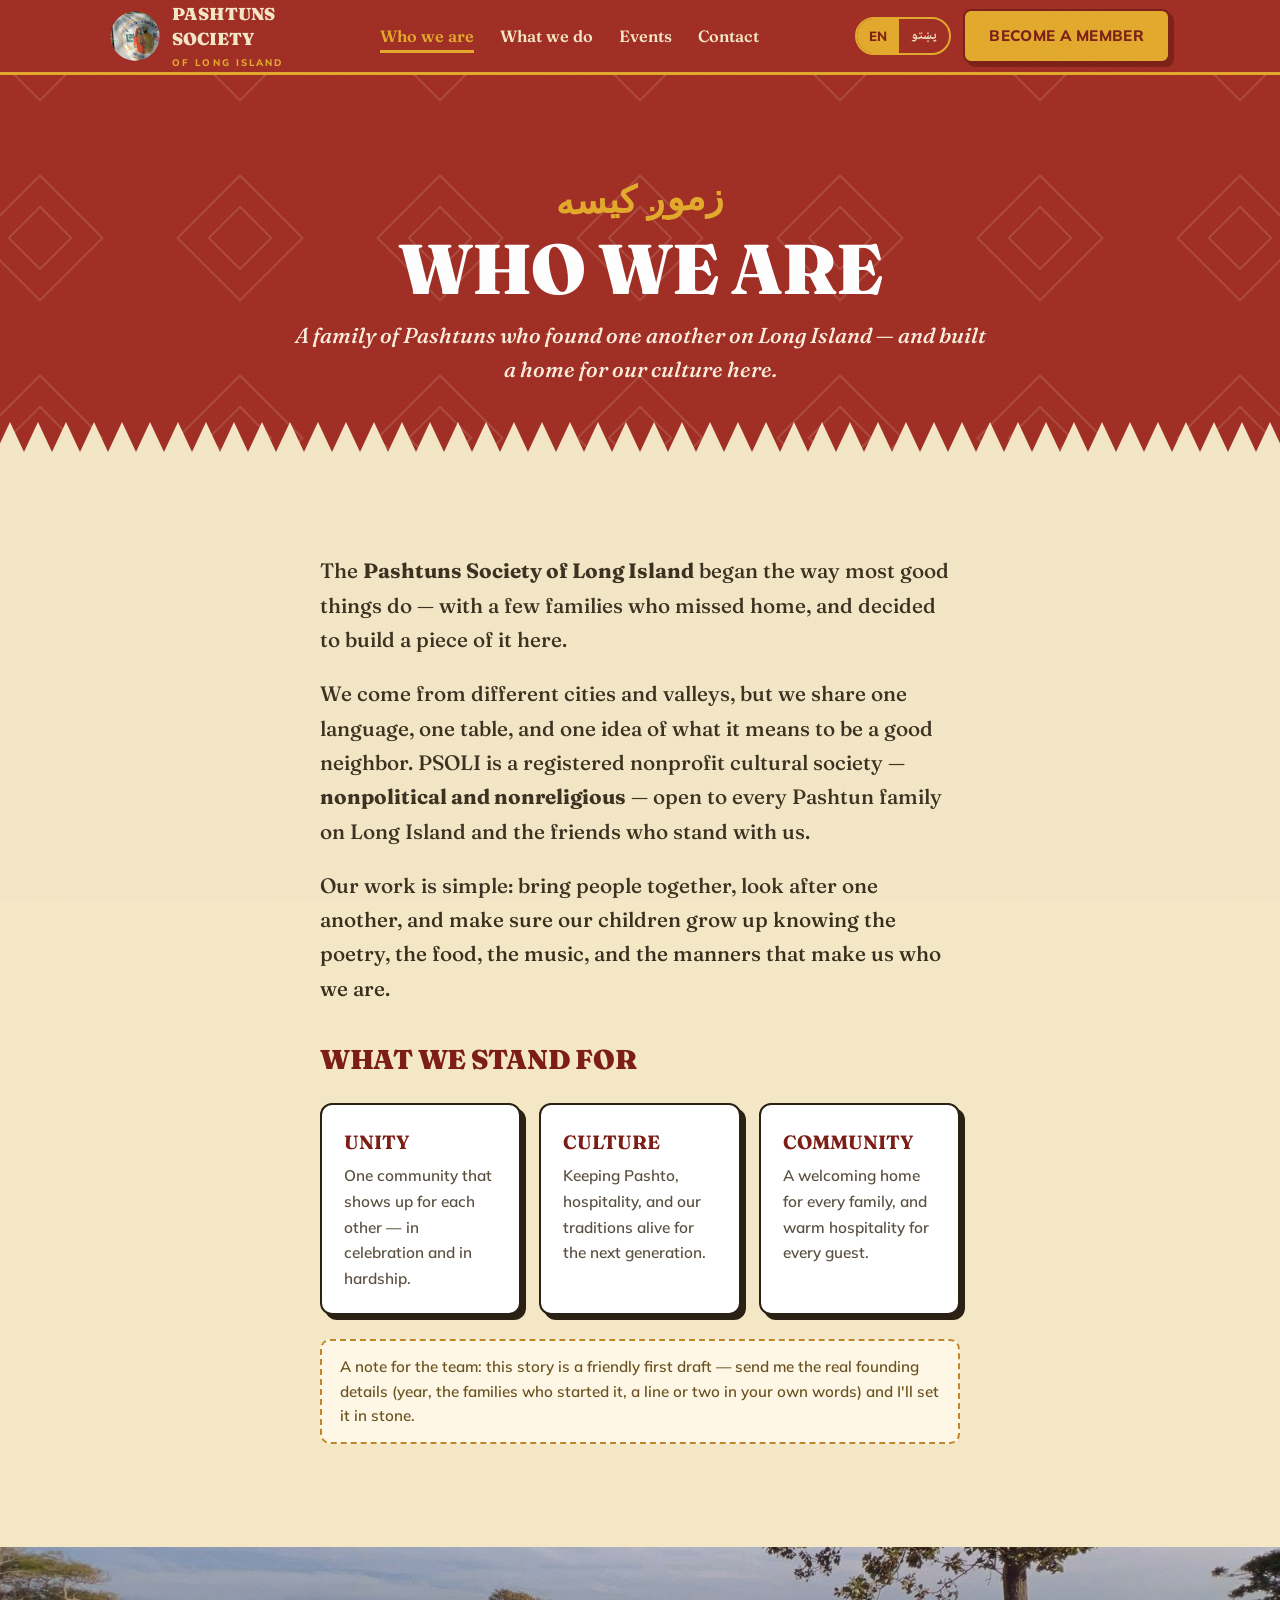
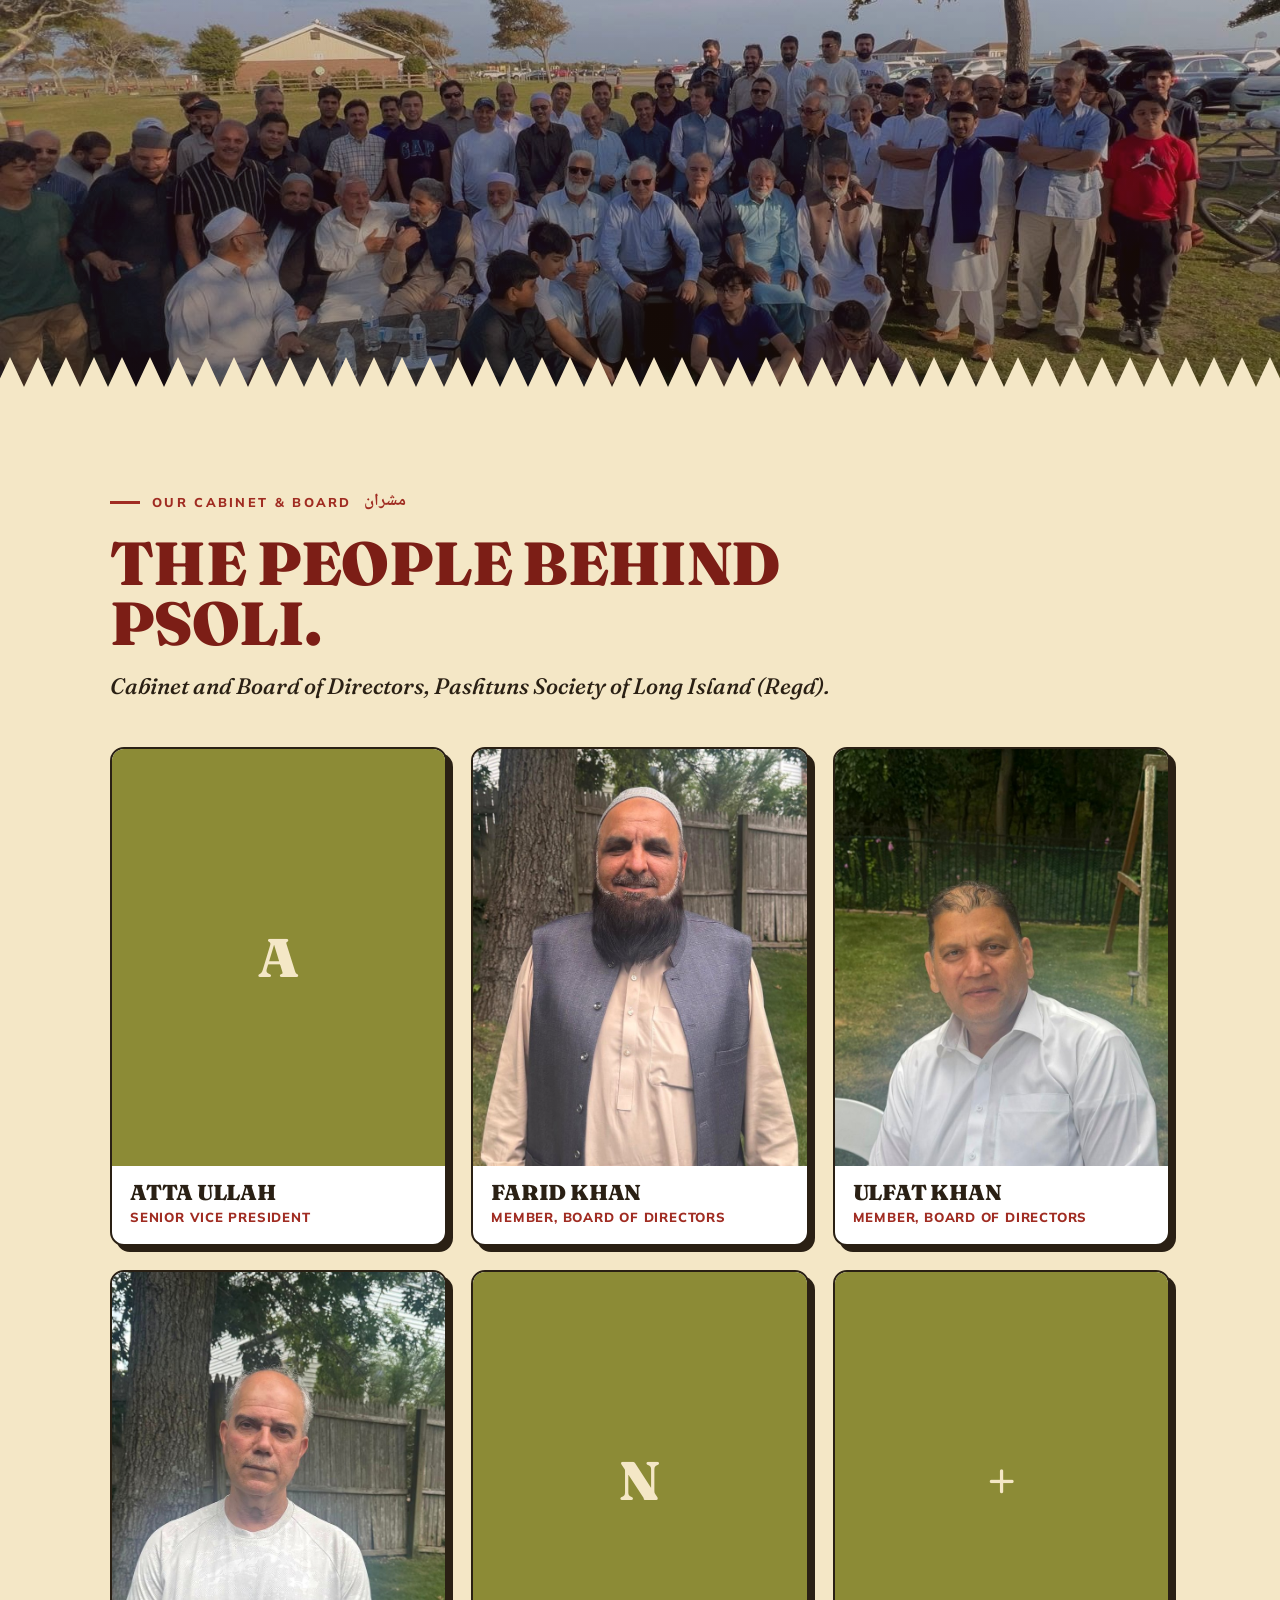
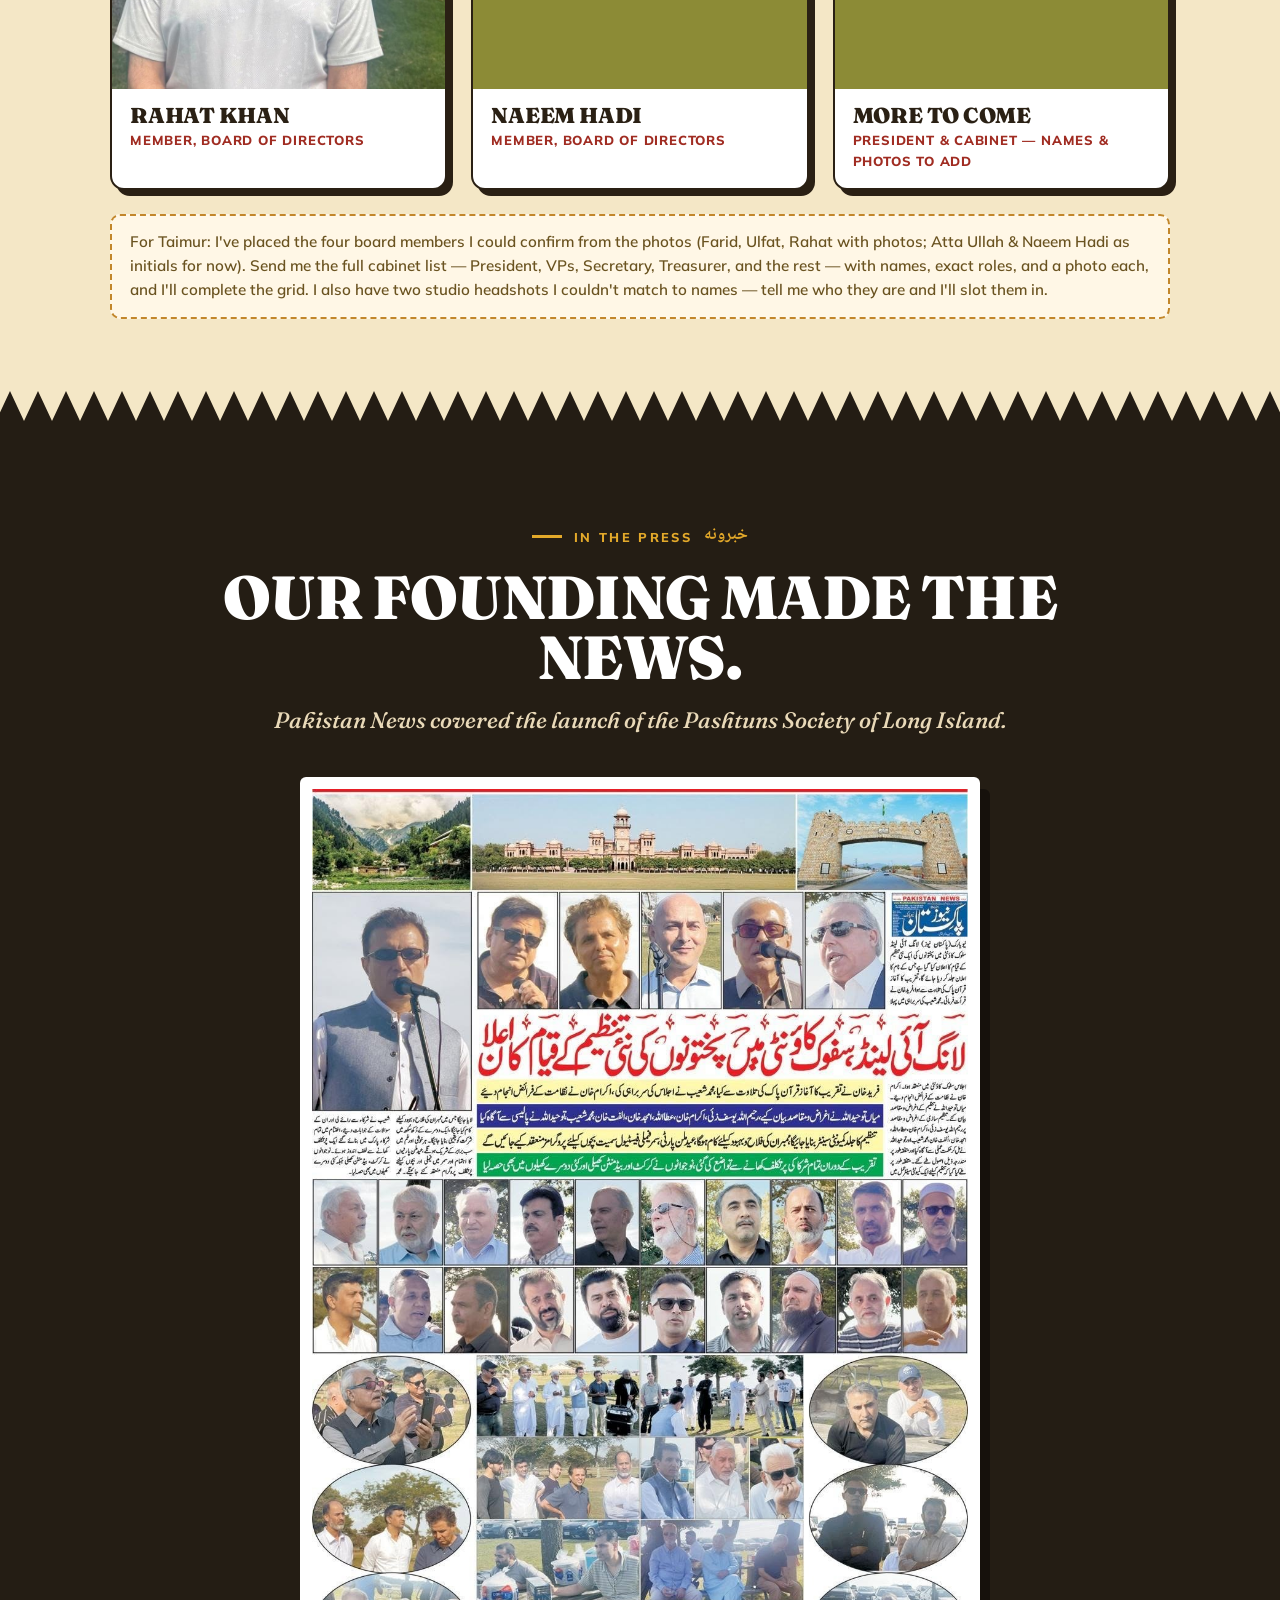
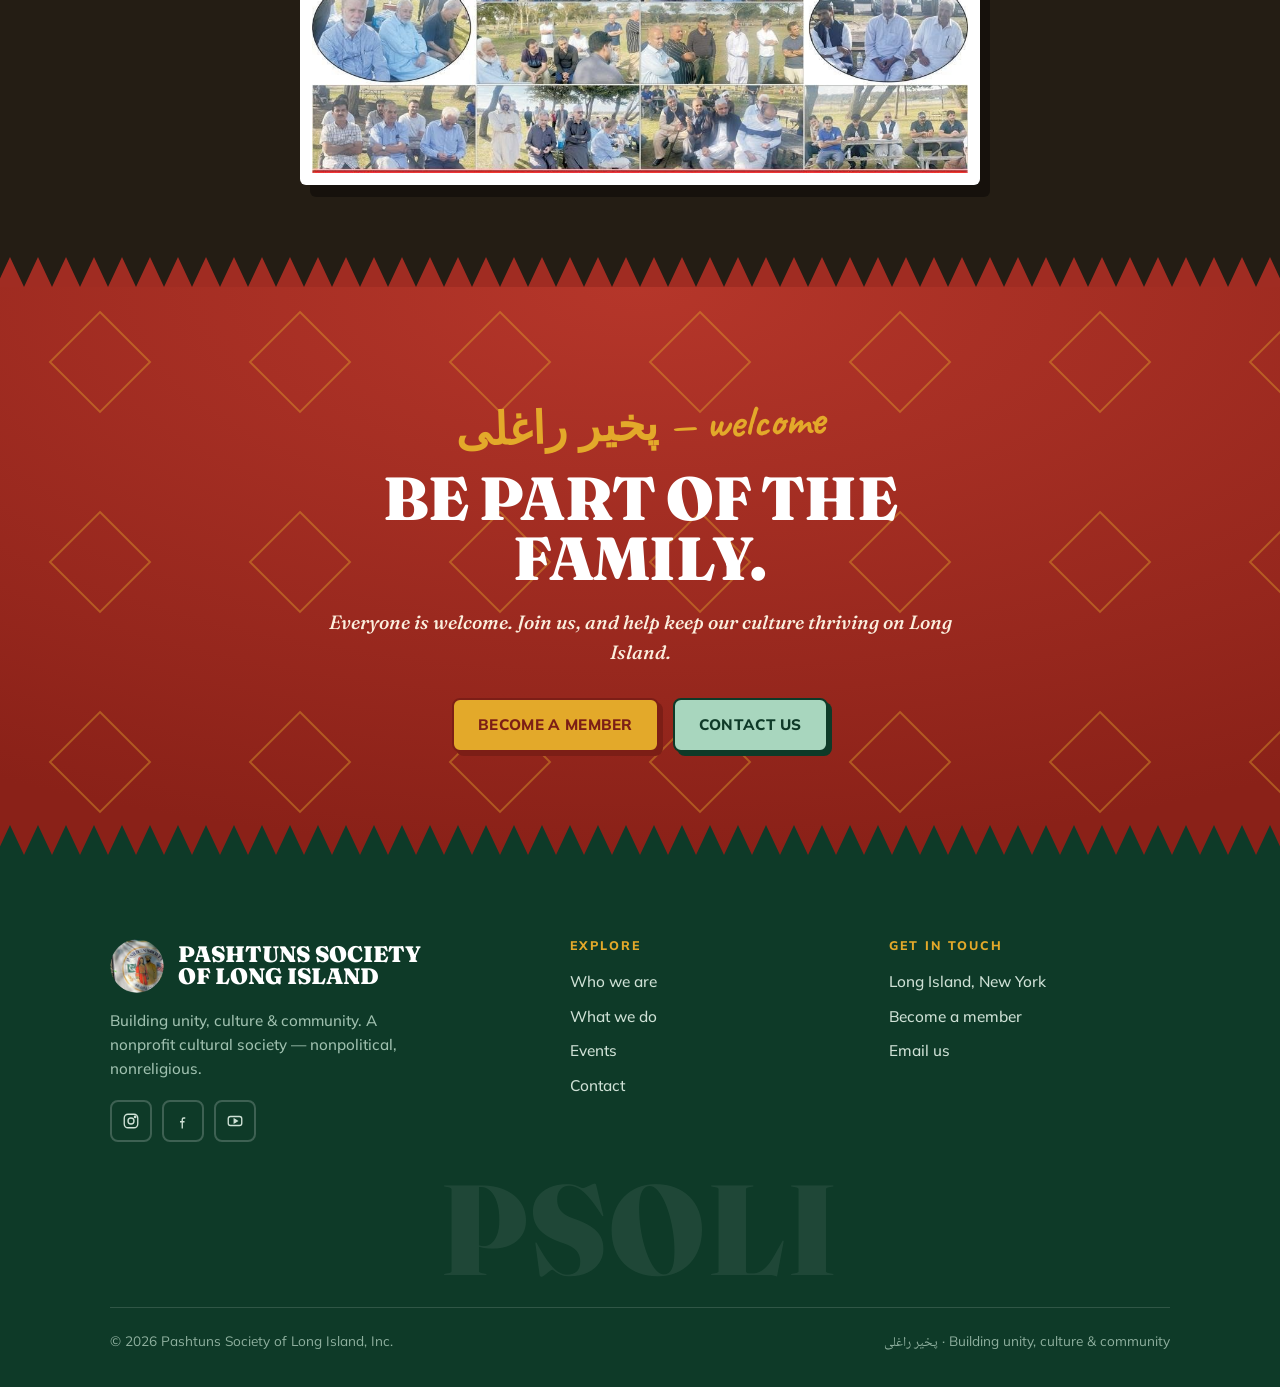
==== about.html @ 81a5ec48 "Initial commit: static site" ====
<!DOCTYPE html>
<html lang="en" dir="ltr">
<head>
<meta charset="UTF-8">
<meta name="viewport" content="width=device-width, initial-scale=1, viewport-fit=cover">
<title>Who We Are — Pashtuns Society of Long Island</title>
<meta name="description" content="The story, mission, and people of the Pashtuns Society of Long Island.">
<link rel="preconnect" href="https://fonts.googleapis.com"><link rel="preconnect" href="https://fonts.gstatic.com" crossorigin>
<link href="https://fonts.googleapis.com/css2?family=Fraunces:ital,opsz,wght@0,9..144,400;0,9..144,600;0,9..144,900;1,9..144,500;1,9..144,900&family=Mulish:wght@400;500;600;700;800&family=Caveat:wght@600;700&family=Noto+Naskh+Arabic:wght@500;600;700&display=swap" rel="stylesheet">
<link rel="stylesheet" href="styles.css">
</head>
<body id="top">
<div class="progress" id="progress"></div>

<nav class="overlay" id="overlay" aria-hidden="true">
  <a href="index.html" data-en="Home" data-ps="کور">Home</a>
  <a href="about.html" data-en="Who we are" data-ps="زموږ په اړه">Who we are</a>
  <a href="programs.html" data-en="What we do" data-ps="زموږ کارونه">What we do</a>
  <a href="events.html" data-en="Events" data-ps="پیښې">Events</a>
  <a href="contact.html" data-en="Contact" data-ps="اړیکه">Contact</a>
  <a href="contact.html#join" data-en="Become a member" data-ps="غړی شئ"><span class="ps">پخیر راغلی</span> Become a member</a>
  <div class="overlay-foot">Pashtuns Society of Long Island, Inc.</div>
</nav>

<header>
  <div class="wrap nav">
    <a class="brand" href="index.html" aria-label="PSOLI home"><img class="seal" src="img/seal.png" alt="PSOLI seal"><span><b>Pashtuns<br>Society</b><small>of Long Island</small></span></a>
    <div class="menu">
      <a href="about.html" class="active" data-en="Who we are" data-ps="زموږ په اړه">Who we are</a>
      <a href="programs.html" data-en="What we do" data-ps="زموږ کارونه">What we do</a>
      <a href="events.html" data-en="Events" data-ps="پیښې">Events</a>
      <a href="contact.html" data-en="Contact" data-ps="اړیکه">Contact</a>
    </div>
    <div class="actions">
      <div class="lang" role="group" aria-label="Language"><button id="en" class="on" type="button">EN</button><button id="ps" type="button"><span class="ps">پښتو</span></button></div>
      <a class="btn" href="contact.html#join"><span class="t" data-en="Become a member" data-ps="غړی شئ">Become a member</span></a>
      <button class="burger" id="burger" aria-label="Open menu" aria-controls="overlay" aria-expanded="false"><span></span><span></span><span></span></button>
    </div>
  </div>
</header>

<main>
<section class="phero">
  <div class="bg"></div>
  <div class="wrap">
    <span class="kick">زموږ کیسه</span>
    <h1>Who we are</h1>
    <p>A family of Pashtuns who found one another on Long Island — and built a home for our culture here.</p>
  </div>
</section>

<!-- STORY -->
<div class="zig c-cream" aria-hidden="true"></div>
<section class="block story">
  <div class="wrap col">
    <div class="reveal">
      <p>The <strong>Pashtuns Society of Long Island</strong> began the way most good things do — with a few families who missed home, and decided to build a piece of it here.</p>
      <p>We come from different cities and valleys, but we share one language, one table, and one idea of what it means to be a good neighbor. PSOLI is a registered nonprofit cultural society — <strong>nonpolitical and nonreligious</strong> — open to every Pashtun family on Long Island and the friends who stand with us.</p>
      <p>Our work is simple: bring people together, look after one another, and make sure our children grow up knowing the poetry, the food, the music, and the manners that make us who we are.</p>
      <h3>What we stand for</h3>
    </div>
    <div class="pillars reveal">
      <div class="pillar"><b>Unity</b><span>One community that shows up for each other — in celebration and in hardship.</span></div>
      <div class="pillar"><b>Culture</b><span>Keeping Pashto, hospitality, and our traditions alive for the next generation.</span></div>
      <div class="pillar"><b>Community</b><span>A welcoming home for every family, and warm hospitality for every guest.</span></div>
    </div>
    <div class="note reveal">A note for the team: this story is a friendly first draft — send me the real founding details (year, the families who started it, a line or two in your own words) and I'll set it in stone.</div>
  </div>
</section>

<!-- GROUP IMAGE BAND -->
<div class="imgband reveal"><img src="img/hero.jpg" alt="The Pashtuns Society of Long Island community together"><div class="ov"></div></div>

<!-- LEADERSHIP -->
<div class="zig c-cream" aria-hidden="true"></div>
<section class="block team">
  <div class="wrap">
    <div class="reveal">
      <div class="tag-row"><span class="dash"></span>Our cabinet &amp; board <span class="ps">مشران</span></div>
      <h2 class="big">The people behind PSOLI.</h2>
      <p class="lead">Cabinet and Board of Directors, Pashtuns Society of Long Island (Regd).</p>
    </div>
    <div class="team-grid">
      <div class="member reveal"><div class="ph mono"><span>A</span></div><div class="meta"><h3>Atta Ullah</h3><div class="role">Senior Vice President</div></div></div>
      <div class="member reveal"><div class="ph"><img src="img/board-farid.jpg" alt="Farid Khan" loading="lazy"></div><div class="meta"><h3>Farid Khan</h3><div class="role">Member, Board of Directors</div></div></div>
      <div class="member reveal"><div class="ph"><img src="img/board-ulfat.jpg" alt="Ulfat Khan" loading="lazy"></div><div class="meta"><h3>Ulfat Khan</h3><div class="role">Member, Board of Directors</div></div></div>
      <div class="member reveal"><div class="ph"><img src="img/board-rahat.jpg" alt="Rahat Khan" loading="lazy"></div><div class="meta"><h3>Rahat Khan</h3><div class="role">Member, Board of Directors</div></div></div>
      <div class="member reveal"><div class="ph mono"><span>N</span></div><div class="meta"><h3>Naeem Hadi</h3><div class="role">Member, Board of Directors</div></div></div>
      <div class="member reveal"><div class="ph mono"><span>+</span></div><div class="meta"><h3>More to come</h3><div class="role">President &amp; cabinet — names &amp; photos to add</div></div></div>
    </div>
    <div class="note reveal">For Taimur: I've placed the four board members I could confirm from the photos (Farid, Ulfat, Rahat with photos; Atta Ullah &amp; Naeem Hadi as initials for now). Send me the full cabinet list — President, VPs, Secretary, Treasurer, and the rest — with names, exact roles, and a photo each, and I'll complete the grid. I also have two studio headshots I couldn't match to names — tell me who they are and I'll slot them in.</div>
  </div>
</section>

<!-- PRESS -->
<div class="zig c-charcoal" aria-hidden="true"></div>
<section class="block press">
  <div class="wrap">
    <div class="reveal" style="text-align:center">
      <div class="tag-row" style="justify-content:center"><span class="dash"></span>In the press <span class="ps">خبرونه</span></div>
      <h2 class="big" style="margin:0 auto">Our founding made the news.</h2>
      <p class="lead" style="margin:16px auto 0;color:#e9d9b8">Pakistan News covered the launch of the Pashtuns Society of Long Island.</p>
    </div>
    <div class="sheet reveal"><img src="img/press.jpg" alt="Pakistan News feature on the founding of the Pashtuns Society of Long Island" loading="lazy"></div>
  </div>
</section>

<!-- JOIN -->
<div class="zig c-red" aria-hidden="true"></div>
<section class="block join">
  <div class="wrap reveal">
    <span class="script">پخیر راغلی — welcome</span>
    <h2 class="big">Be part of the family.</h2>
    <p>Everyone is welcome. Join us, and help keep our culture thriving on Long Island.</p>
    <div class="hero-cta"><a class="btn" href="contact.html#join">Become a member</a><a class="btn alt" href="contact.html">Contact us</a></div>
  </div>
</section>
</main>

<div class="zig c-green" aria-hidden="true"></div>
<footer>
  <div class="wrap">
    <div class="foot-grid">
      <div>
        <div class="foot-brand"><img class="seal" src="img/seal.png" alt="PSOLI seal"><b>Pashtuns Society<br>of Long Island</b></div>
        <p class="foot-tag">Building unity, culture &amp; community. A nonprofit cultural society — nonpolitical, nonreligious.</p>
        <div class="socials">
          <a href="#" aria-label="Instagram"><svg viewBox="0 0 24 24" fill="none" stroke="currentColor" stroke-width="1.8"><rect x="3" y="3" width="18" height="18" rx="5"/><circle cx="12" cy="12" r="4"/><circle cx="17.5" cy="6.5" r="1" fill="currentColor"/></svg></a>
          <a href="#" aria-label="Facebook"><svg viewBox="0 0 24 24" fill="none" stroke="currentColor" stroke-width="1.8"><path d="M15 8h-2a2 2 0 00-2 2v12M8 13h6"/></svg></a>
          <a href="#" aria-label="YouTube"><svg viewBox="0 0 24 24" fill="none" stroke="currentColor" stroke-width="1.8"><rect x="3" y="6" width="18" height="12" rx="3"/><path d="M11 9.5l4 2.5-4 2.5z" fill="currentColor"/></svg></a>
        </div>
      </div>
      <div><h4>Explore</h4><a href="about.html">Who we are</a><a href="programs.html">What we do</a><a href="events.html">Events</a><a href="contact.html">Contact</a></div>
      <div><h4>Get in touch</h4><a href="contact.html">Long Island, New York</a><a href="contact.html#join">Become a member</a><a href="contact.html">Email us</a></div>
    </div>
    <div class="foot-wordmark">PSOLI</div>
    <div class="foot-base"><span>© <span id="yr"></span> Pashtuns Society of Long Island, Inc.</span><span><span class="ps">پخیر راغلی</span> · Building unity, culture &amp; community</span></div>
  </div>
</footer>
<script src="script.js"></script>
</body>
</html>
---- styles.css ----
/* ===== PSOLI shared styles — bold kilim/CCCADI system ===== */
:root{
  --red:#A02C22; --red-deep:#7C1E16; --olive:#8C8B36; --olive-deep:#6E6D2A;
  --gold:#E3A92A; --gold-deep:#C2862A; --bronze:#B07A33; --cream:#F4E7C6; --cream-2:#EAD8AC;
  --charcoal:#241D14; --mint:#A8D6BE; --teal:#1F7A66; --terra:#B85B30;
  --green:#15523A; --green-deep:#0E3A28; --ink:#2A2014;
  --ease:cubic-bezier(.22,.61,.36,1); --eo:cubic-bezier(.16,1,.3,1);
  --maxw:1180px; --pad:clamp(20px,5vw,60px);
  --zmask:url("data:image/svg+xml,%3Csvg xmlns='http://www.w3.org/2000/svg' width='64' height='34'%3E%3Cpath d='M0 34 L16 0 L32 34 L48 0 L64 34 Z' fill='black'/%3E%3C/svg%3E");
}
*{box-sizing:border-box;margin:0;padding:0}
html{-webkit-text-size-adjust:100%;scroll-behavior:smooth}
body{font-family:"Mulish",system-ui,sans-serif;background:var(--cream);color:var(--ink);line-height:1.6;overflow-x:hidden;-webkit-font-smoothing:antialiased}
body[dir="rtl"]{font-family:"Noto Naskh Arabic","Mulish",sans-serif}
img{max-width:100%;display:block}
a{color:inherit;text-decoration:none}
h1,h2,h3,h4{font-family:"Fraunces",Georgia,serif;font-weight:900;line-height:.98;letter-spacing:-.01em}
body[dir="rtl"] h1,body[dir="rtl"] h2,body[dir="rtl"] h3{font-family:"Noto Naskh Arabic",serif;letter-spacing:0;line-height:1.3}
.script{font-family:"Caveat",cursive;font-weight:700}
:focus-visible{outline:3px solid var(--gold);outline-offset:3px}
.wrap{max-width:var(--maxw);margin:0 auto;padding-inline:var(--pad)}
.ps{font-family:"Noto Naskh Arabic",serif;direction:rtl}
body::after{content:"";position:fixed;inset:0;z-index:90;pointer-events:none;opacity:.05;
  background-image:url("data:image/svg+xml,%3Csvg xmlns='http://www.w3.org/2000/svg' width='120' height='120'%3E%3Cfilter id='n'%3E%3CfeTurbulence type='fractalNoise' baseFrequency='.9' numOctaves='2'/%3E%3C/filter%3E%3Crect width='100%25' height='100%25' filter='url(%23n)'/%3E%3C/svg%3E")}

/* zigzag seams */
.zig{height:30px;margin-top:-30px;position:relative;z-index:3;-webkit-mask:var(--zmask) repeat-x center/56px 30px;mask:var(--zmask) repeat-x center/56px 30px}
.zig.c-olive{background:var(--olive)} .zig.c-cream{background:var(--cream)} .zig.c-bronze{background:var(--bronze)}
.zig.c-charcoal{background:var(--charcoal)} .zig.c-mint{background:var(--mint)} .zig.c-red{background:var(--red)}
.zig.c-terra{background:var(--terra)} .zig.c-green{background:var(--green-deep)} .zig.c-gold{background:var(--gold)}
.kilimband{height:30px;background-repeat:repeat-x;background-position:center;background-size:auto 30px;position:relative;z-index:3;
  background-image:url("data:image/svg+xml,%3Csvg xmlns='http://www.w3.org/2000/svg' width='90' height='30' viewBox='0 0 90 30'%3E%3Crect width='90' height='30' fill='%23E3A92A'/%3E%3Cpath d='M0 15 L15 0 L30 15 L15 30 Z M45 15 L60 0 L75 15 L60 30 Z' fill='%23A02C22'/%3E%3Cpath d='M15 8 L22 15 L15 22 L8 15 Z M60 8 L67 15 L60 22 L53 15 Z' fill='%2315523A'/%3E%3Cpath d='M30 15 L45 15 M75 15 L90 15' stroke='%237C1E16' stroke-width='3'/%3E%3C/svg%3E")}

/* buttons */
.btn{display:inline-flex;align-items:center;gap:10px;font-family:"Mulish";font-weight:800;font-size:.95rem;padding:13px 24px;border-radius:8px;cursor:pointer;border:2.5px solid var(--red-deep);background:var(--gold);color:var(--red-deep);box-shadow:4px 4px 0 var(--red-deep);transition:transform .18s var(--ease),box-shadow .18s var(--ease);text-transform:uppercase;letter-spacing:.02em}
.btn:hover{transform:translate(-2px,-2px);box-shadow:6px 6px 0 var(--red-deep)}
.btn:active{transform:translate(2px,2px);box-shadow:1px 1px 0 var(--red-deep)}
.btn.alt{background:var(--mint);color:var(--green-deep);border-color:var(--green-deep);box-shadow:4px 4px 0 var(--green-deep)}
.btn.alt:hover{box-shadow:6px 6px 0 var(--green-deep)}
.btn.dark{background:var(--charcoal);color:var(--gold);border-color:#000;box-shadow:4px 4px 0 #000}

/* header */
header{position:sticky;top:0;z-index:60;background:var(--red);border-bottom:3px solid var(--gold)}
.nav{display:flex;align-items:center;justify-content:space-between;gap:16px;height:72px}
.brand{display:flex;align-items:center;gap:12px;z-index:70}
.seal{width:50px;height:50px;flex:none;border-radius:50%}
.brand b{font-family:"Fraunces",serif;font-weight:900;font-size:1.08rem;line-height:.95;color:var(--cream);text-transform:uppercase}
.brand small{display:block;font-family:"Mulish";font-size:.6rem;letter-spacing:.22em;text-transform:uppercase;color:var(--gold);font-weight:800;margin-top:2px}
.menu{display:flex;align-items:center;gap:26px}
.menu a{font-family:"Fraunces";font-weight:600;font-size:1.02rem;color:var(--cream);position:relative}
.menu a::after{content:"";position:absolute;left:0;bottom:-4px;height:3px;width:0;background:var(--gold);transition:width .3s var(--eo)}
.menu a:hover::after,.menu a.active::after{width:100%}
.menu a.active{color:var(--gold)}
.actions{display:flex;align-items:center;gap:12px}
.lang{display:inline-flex;border:2px solid var(--gold);border-radius:999px;overflow:hidden;font-weight:800;font-size:.76rem}
.lang button{padding:6px 12px;background:none;border:0;cursor:pointer;color:var(--cream);font-family:inherit;font-weight:800}
.lang button.on{background:var(--gold);color:var(--red-deep)}
.lang .ps{font-family:"Noto Naskh Arabic",serif}
.burger{display:none;width:46px;height:46px;border:2px solid var(--gold);border-radius:10px;background:transparent;position:relative;cursor:pointer;z-index:70}
.burger span{position:absolute;left:11px;right:11px;height:2.5px;background:var(--cream);transition:transform .4s var(--ease),opacity .25s}
.burger span:nth-child(1){top:15px}.burger span:nth-child(2){top:22px}.burger span:nth-child(3){top:29px}
body.nav-open .burger span:nth-child(1){transform:translateY(7px) rotate(45deg)}
body.nav-open .burger span:nth-child(2){opacity:0}
body.nav-open .burger span:nth-child(3){transform:translateY(-7px) rotate(-45deg)}
.overlay{position:fixed;inset:0;z-index:65;background:var(--red);display:flex;flex-direction:column;justify-content:center;padding:0 var(--pad);opacity:0;visibility:hidden;transition:opacity .4s var(--ease),visibility .4s}
body.nav-open .overlay{opacity:1;visibility:visible}
.overlay a{font-family:"Fraunces";font-weight:900;color:var(--cream);font-size:clamp(2rem,9vw,3.2rem);padding:8px 0;text-transform:uppercase;transform:translateY(24px);opacity:0;transition:transform .55s var(--eo),opacity .55s}
body.nav-open .overlay a{transform:none;opacity:1}
body.nav-open .overlay a:nth-child(1){transition-delay:.05s}body.nav-open .overlay a:nth-child(2){transition-delay:.1s}
body.nav-open .overlay a:nth-child(3){transition-delay:.15s}body.nav-open .overlay a:nth-child(4){transition-delay:.2s}
body.nav-open .overlay a:nth-child(5){transition-delay:.25s}body.nav-open .overlay a:nth-child(6){transition-delay:.3s}
.overlay a .ps{color:var(--gold);font-size:1.3rem;margin-right:10px}
.overlay-foot{position:absolute;bottom:34px;left:var(--pad);color:var(--gold);font-size:.85rem;letter-spacing:.05em;font-weight:700}

/* HERO full-bleed */
.hero{position:relative;min-height:clamp(560px,86vh,820px);display:flex;align-items:flex-end;color:var(--cream);overflow:hidden}
.hero-img{position:absolute;inset:0;z-index:0}
.hero-img img{width:100%;height:100%;object-fit:cover}
.hero-img::after{content:"";position:absolute;inset:0;background:linear-gradient(180deg,rgba(124,30,22,.55) 0%,rgba(124,30,22,.30) 35%,rgba(36,20,12,.62) 78%,rgba(20,12,8,.86) 100%)}
.hero .wrap{position:relative;z-index:2;padding-bottom:clamp(48px,7vw,90px);padding-top:60px;width:100%}
.hero .kick{font-family:"Caveat";font-weight:700;color:var(--gold);font-size:clamp(2rem,5vw,3rem);transform:rotate(-3deg);display:inline-block;text-shadow:0 2px 12px rgba(0,0,0,.4)}
.hero h1{font-size:clamp(2.6rem,8vw,5.4rem);color:#fff;text-transform:uppercase;max-width:16ch;text-shadow:0 3px 24px rgba(0,0,0,.4);margin-top:4px}
.hero h1 em{font-style:normal;color:var(--gold)}
.hero p.sub{font-family:"Fraunces";font-weight:500;font-style:italic;font-size:clamp(1.15rem,2.4vw,1.5rem);margin-top:18px;max-width:40ch;color:#fbeedd;text-shadow:0 2px 10px rgba(0,0,0,.5)}
.hero-cta{margin-top:28px;display:flex;flex-wrap:wrap;gap:14px}

/* page hero (subpages) */
.phero{position:relative;background:var(--red);color:var(--cream);padding:clamp(56px,8vw,96px) 0 clamp(40px,6vw,64px);overflow:hidden;text-align:center}
.phero .bg{position:absolute;inset:0;z-index:0;opacity:.16;background:url("data:image/svg+xml,%3Csvg xmlns='http://www.w3.org/2000/svg' width='160' height='160'%3E%3Cg fill='none' stroke='%23F4E7C6' stroke-width='1.5'%3E%3Cpath d='M80 10 L130 60 L80 110 L30 60 Z'/%3E%3Cpath d='M80 35 L105 60 L80 85 L55 60 Z'/%3E%3C/g%3E%3C/svg%3E") center/200px}
.phero .wrap{position:relative;z-index:2}
.phero .kick{font-family:"Caveat";font-weight:700;color:var(--gold);font-size:clamp(1.6rem,4vw,2.3rem);display:inline-block;transform:rotate(-2deg)}
.phero h1{font-size:clamp(2.4rem,7vw,4.4rem);color:#fff;text-transform:uppercase;margin-top:4px}
.phero p{font-family:"Fraunces";font-style:italic;font-weight:500;color:#fbeedd;font-size:clamp(1.1rem,2.2vw,1.35rem);margin:16px auto 0;max-width:50ch}

/* marquee */
.marquee{background:var(--charcoal);color:var(--gold);padding:14px 0;overflow:hidden;white-space:nowrap;border-block:3px solid var(--gold)}
.marquee-track{display:inline-flex;will-change:transform;animation:scroll 24s linear infinite}
.marquee span{font-family:"Fraunces";font-weight:900;font-size:clamp(1.2rem,3vw,1.7rem);text-transform:uppercase;padding:0 22px;display:inline-flex;align-items:center;gap:22px}
.marquee span::after{content:"\25C6";color:var(--mint);font-size:.6em}
@keyframes scroll{to{transform:translateX(-50%)}}
.marquee:hover .marquee-track{animation-play-state:paused}

/* section shell */
.block{padding:clamp(58px,8vw,104px) 0;position:relative}
.tag-row{display:flex;align-items:center;gap:12px;font-family:"Mulish";font-weight:800;font-size:.8rem;letter-spacing:.18em;text-transform:uppercase;margin-bottom:18px}
.tag-row .ps{font-family:"Noto Naskh Arabic",serif;font-size:1.05rem;letter-spacing:0}
.tag-row .dash{width:30px;height:3px;background:currentColor}
h2.big{font-size:clamp(2.1rem,6vw,3.8rem);text-transform:uppercase;max-width:20ch}
.lead{font-family:"Fraunces";font-weight:500;font-style:italic;font-size:clamp(1.1rem,2.2vw,1.4rem);max-width:60ch;margin-top:16px}

.welcome{background:var(--olive);color:#241f08}
.welcome .tag-row{color:var(--red-deep)} .welcome h2{color:#231f06}
.mission{display:grid;grid-template-columns:1.05fr .95fr;gap:clamp(30px,6vw,64px);align-items:center}
.mission .body p{font-family:"Fraunces";font-weight:500;font-size:clamp(1.1rem,2.2vw,1.32rem);margin-top:18px;line-height:1.5;color:#2c2708}
.mission .body p strong{font-weight:900}
.framed{background:#fff;padding:12px 12px 16px;border-radius:4px;box-shadow:10px 12px 0 rgba(0,0,0,.18);transform:rotate(-1.6deg)}
.framed img{border-radius:2px}
.framed .cap{font-family:"Caveat";font-weight:700;color:#3a2f22;text-align:center;font-size:1.4rem;margin-top:8px}

.programs{background:var(--cream)} .programs .tag-row{color:var(--red)} .programs h2{color:var(--red-deep)}
.prog-grid{display:grid;grid-template-columns:repeat(2,1fr);gap:20px;margin-top:42px}
.prog{background:#fff;border:2.5px solid var(--ink);border-radius:12px;padding:28px;box-shadow:6px 6px 0 var(--ink);transition:transform .2s var(--ease),box-shadow .2s var(--ease)}
.prog:hover{transform:translate(-3px,-3px);box-shadow:9px 9px 0 var(--ink)}
.prog .pico{width:54px;height:54px;border-radius:10px;background:var(--gold);border:2.5px solid var(--ink);display:grid;place-items:center;margin-bottom:18px;color:var(--ink)}
.prog .pico svg{width:26px;height:26px}
.prog h3{font-size:1.5rem;text-transform:uppercase;color:var(--ink);line-height:1}
.prog p{margin-top:10px;color:#5a5040;font-size:1rem;font-weight:500}

.moments{background:var(--bronze);color:var(--cream);background-image:radial-gradient(100% 100% at 50% 0,#bd8a3f,#9c6d2b)}
.moments .tag-row{color:var(--cream)} .moments h2{color:#fff} .moments .lead{color:#fbeeda}
.gal{display:grid;grid-template-columns:repeat(3,1fr);gap:18px;margin-top:42px}
.gal figure{background:#fff;padding:8px 8px 10px;box-shadow:5px 7px 0 rgba(0,0,0,.22);transition:transform .25s var(--ease)}
.gal figure:nth-child(3n+1){transform:rotate(-1.6deg)} .gal figure:nth-child(3n+2){transform:rotate(1deg)} .gal figure:nth-child(3n){transform:rotate(-.6deg)}
.gal figure:hover{transform:rotate(0) scale(1.03);z-index:2}
.gal .ph{aspect-ratio:4/3;overflow:hidden}
.gal .ph img{width:100%;height:100%;object-fit:cover}

.stats{background:var(--charcoal);color:var(--cream)}
.stats .wrap{display:grid;grid-template-columns:repeat(3,1fr);gap:24px;text-align:center}
.stat .num{font-family:"Fraunces";font-weight:900;font-size:clamp(3rem,8vw,5rem);color:var(--gold);line-height:.9}
.stat .cap{margin-top:10px;font-weight:700;letter-spacing:.04em;color:var(--mint)}
.stat .cap .ps{display:block;color:#cfe9da;font-size:.95rem;margin-top:2px;font-weight:500}

.events{background:var(--mint);color:var(--green-deep)} .events .tag-row{color:var(--red)} .events h2{color:var(--red-deep)}
.ev-grid{display:grid;grid-template-columns:repeat(3,1fr);gap:24px;margin-top:44px;text-align:center}
.ev{background:rgba(255,255,255,.4);border:2.5px solid var(--green-deep);border-radius:12px;padding:26px}
.ev .date{font-family:"Fraunces";font-weight:900;font-size:1.5rem;color:var(--red);text-transform:uppercase;border-bottom:3px solid var(--green-deep);padding-bottom:8px;display:inline-block}
.ev h3{font-family:"Fraunces";font-weight:900;font-size:1.35rem;margin-top:14px;color:var(--green-deep);text-transform:uppercase;line-height:1}
.ev p{margin-top:8px;color:#1f4838;font-weight:600}

/* leadership / team */
.team{background:var(--cream)} .team .tag-row{color:var(--red)} .team h2{color:var(--red-deep)}
.team-grid{display:grid;grid-template-columns:repeat(3,1fr);gap:24px;margin-top:42px}
.member{background:#fff;border:2.5px solid var(--ink);border-radius:14px;overflow:hidden;box-shadow:6px 6px 0 var(--ink);transition:transform .2s var(--ease),box-shadow .2s var(--ease)}
.member:hover{transform:translate(-3px,-3px);box-shadow:9px 9px 0 var(--ink)}
.member .ph{aspect-ratio:4/5;overflow:hidden;background:var(--cream-2)}
.member .ph img{width:100%;height:100%;object-fit:cover}
.member .ph.mono{display:grid;place-items:center;background:var(--olive)}
.member .ph.mono span{font-family:"Fraunces";font-weight:900;font-size:3.4rem;color:var(--cream)}
.member .meta{padding:16px 18px}
.member .meta h3{font-size:1.35rem;color:var(--ink);text-transform:uppercase}
.member .meta .role{color:var(--red);font-weight:800;font-size:.82rem;letter-spacing:.06em;text-transform:uppercase;margin-top:4px}

/* image band + press */
.imgband{position:relative;height:clamp(260px,42vw,440px);overflow:hidden}
.imgband img{width:100%;height:100%;object-fit:cover}
.imgband .ov{position:absolute;inset:0;background:linear-gradient(180deg,rgba(124,30,22,.18),rgba(36,20,12,.55))}
.press{background:var(--charcoal);color:var(--cream)} .press .tag-row{color:var(--gold)} .press h2{color:#fff}
.press .sheet{max-width:680px;margin:38px auto 0;background:#fff;padding:12px;border-radius:6px;box-shadow:10px 12px 0 rgba(0,0,0,.4)}

/* prose / story */
.story{background:var(--cream)}
.story .col{max-width:760px;margin:0 auto}
.story p{font-family:"Fraunces";font-weight:500;font-size:clamp(1.1rem,2.1vw,1.3rem);line-height:1.65;color:#3a2f1e;margin-top:20px}
.story p:first-child{margin-top:0}
.story h3{font-size:1.7rem;color:var(--red-deep);text-transform:uppercase;margin-top:40px}
.pillars{display:grid;grid-template-columns:repeat(3,1fr);gap:18px;margin-top:30px}
.pillar{background:#fff;border:2.5px solid var(--ink);border-radius:12px;padding:22px;box-shadow:5px 5px 0 var(--ink)}
.pillar b{font-family:"Fraunces";font-size:1.2rem;color:var(--red-deep);text-transform:uppercase;display:block;margin-bottom:6px}
.pillar span{font-weight:600;color:#5a5040;font-size:.96rem}

/* join / cta band */
.join{background:var(--red);color:var(--cream);text-align:center;background-image:url("data:image/svg+xml,%3Csvg xmlns='http://www.w3.org/2000/svg' width='160' height='160'%3E%3Cg fill='none' stroke='%23E3A92A' stroke-width='1.5' opacity='.4'%3E%3Cpath d='M80 20 L120 60 L80 100 L40 60 Z'/%3E%3C/g%3E%3C/svg%3E"),radial-gradient(100% 100% at 50% 0,#B5362A,#8a2118);background-size:200px,cover}
.join .script{color:var(--gold);font-size:clamp(2rem,5vw,2.8rem);transform:rotate(-2deg);display:inline-block}
.join h2{color:#fff;margin:8px auto 0;max-width:18ch} .join p{font-family:"Fraunces";font-style:italic;font-weight:500;font-size:1.2rem;color:#fbeedd;max-width:48ch;margin:18px auto 0}
.join .hero-cta{justify-content:center;margin-top:30px}

/* contact */
.contact{background:var(--terra);color:var(--cream)}
.contact .grid{display:grid;grid-template-columns:1fr 1fr;gap:clamp(30px,6vw,60px);align-items:start}
.contact .tag-row{color:var(--cream)} .contact h2{color:#fff}
.cinfo{margin-top:24px} .cinfo .row{display:flex;gap:14px;align-items:flex-start;padding:14px 0;border-bottom:1px solid rgba(255,255,255,.22)}
.cinfo .row svg{width:22px;height:22px;flex:none;margin-top:3px;color:var(--gold)}
.cinfo .row b{display:block;font-family:"Fraunces";font-size:1.1rem;color:#fff}
.cinfo .row span{color:#fce9da;font-weight:500}
.cform{background:rgba(0,0,0,.16);border:2.5px solid var(--cream);border-radius:14px;padding:26px}
.cform label{display:block;font-weight:800;font-size:.78rem;letter-spacing:.1em;text-transform:uppercase;margin:14px 0 6px;color:var(--cream)}
.cform label:first-child{margin-top:0}
.cform input,.cform textarea{width:100%;padding:13px 15px;border:2px solid var(--charcoal);border-radius:8px;font-family:inherit;font-size:1rem;background:#fff;color:var(--ink)}
.cform textarea{min-height:120px;resize:vertical}
.cform .btn{margin-top:18px;width:100%;justify-content:center}

/* newsletter */
.news{background:var(--terra);color:var(--cream)} .news .wrap{max-width:720px;text-align:center}
.news .tag-row{justify-content:center;color:var(--cream)} .news h2{color:#fff;margin:0 auto}
.news p{font-family:"Fraunces";font-style:italic;margin:14px auto 0;color:#fce9da;font-size:1.15rem}
.news form{display:flex;gap:12px;margin-top:26px;max-width:480px;margin-inline:auto}
.news input{flex:1;padding:15px 18px;border:2.5px solid var(--charcoal);border-radius:8px;font-family:inherit;font-size:1rem;background:#fff;color:var(--ink)}

/* footer */
footer{background:var(--green-deep);color:#cfe1d6;padding:clamp(54px,8vw,84px) 0 32px}
.foot-grid{display:grid;grid-template-columns:1.5fr 1fr 1fr;gap:38px}
.foot-brand{display:flex;align-items:center;gap:14px;margin-bottom:16px}
.foot-brand .seal{width:54px;height:54px}
.foot-brand b{font-family:"Fraunces";font-weight:900;font-size:1.4rem;color:#fff;text-transform:uppercase;line-height:.95}
footer h4{font-family:"Mulish";color:var(--gold);font-size:.78rem;letter-spacing:.16em;text-transform:uppercase;margin-bottom:14px;font-weight:800}
footer a{color:#cfe1d6;display:block;padding:5px 0;font-size:.96rem;font-weight:500}
footer a:hover{color:var(--gold)}
.foot-tag{color:#9fc0af;max-width:34ch;font-size:.95rem;margin-top:4px;font-weight:500}
.socials{display:flex;gap:10px;margin-top:18px}
.socials a{width:42px;height:42px;border:2px solid rgba(255,255,255,.2);border-radius:8px;display:grid;place-items:center}
.socials a:hover{background:var(--gold);border-color:var(--gold);color:var(--green-deep)}
.socials svg{width:18px;height:18px}
.foot-wordmark{font-family:"Fraunces";font-weight:900;font-size:clamp(3rem,14vw,8rem);color:rgba(255,255,255,.07);text-transform:uppercase;text-align:center;letter-spacing:.02em;margin-top:30px;line-height:.9;user-select:none}
.foot-base{border-top:1px solid rgba(255,255,255,.14);margin-top:20px;padding-top:22px;display:flex;justify-content:space-between;gap:12px;flex-wrap:wrap;font-size:.85rem;color:#8fb09f}

.progress{position:fixed;top:0;left:0;height:4px;background:var(--gold);width:0;z-index:80}
.reveal{opacity:0;transform:translateY(26px);transition:opacity .7s var(--eo),transform .7s var(--eo)}
.reveal.in{opacity:1;transform:none}
.note{background:#fff7e6;border:2px dashed var(--gold-deep);border-radius:10px;padding:14px 18px;color:#6a5320;font-weight:600;font-size:.95rem;margin-top:24px}

@media(max-width:900px){
  .menu,.actions .lang,.actions .btn{display:none}
  .burger{display:block}
  .mission{grid-template-columns:1fr} .prog-grid{grid-template-columns:1fr}
  .gal{grid-template-columns:repeat(2,1fr)} .stats .wrap,.ev-grid,.team-grid,.pillars{grid-template-columns:1fr}
  .contact .grid{grid-template-columns:1fr} .foot-grid{grid-template-columns:1fr 1fr}
  .team-grid{grid-template-columns:1fr 1fr}
}
@media(max-width:520px){
  .gal,.team-grid{grid-template-columns:1fr 1fr} .news form{flex-direction:column}
  .foot-grid{grid-template-columns:1fr}
  .hero-cta,.join .hero-cta{flex-direction:column;align-items:stretch}
  .join .hero-cta{align-items:center} .hero-cta .btn,.join .hero-cta .btn{width:100%;justify-content:center;max-width:340px}
}
@media(prefers-reduced-motion:reduce){*{animation:none!important;transition:none!important}.reveal{opacity:1;transform:none}}
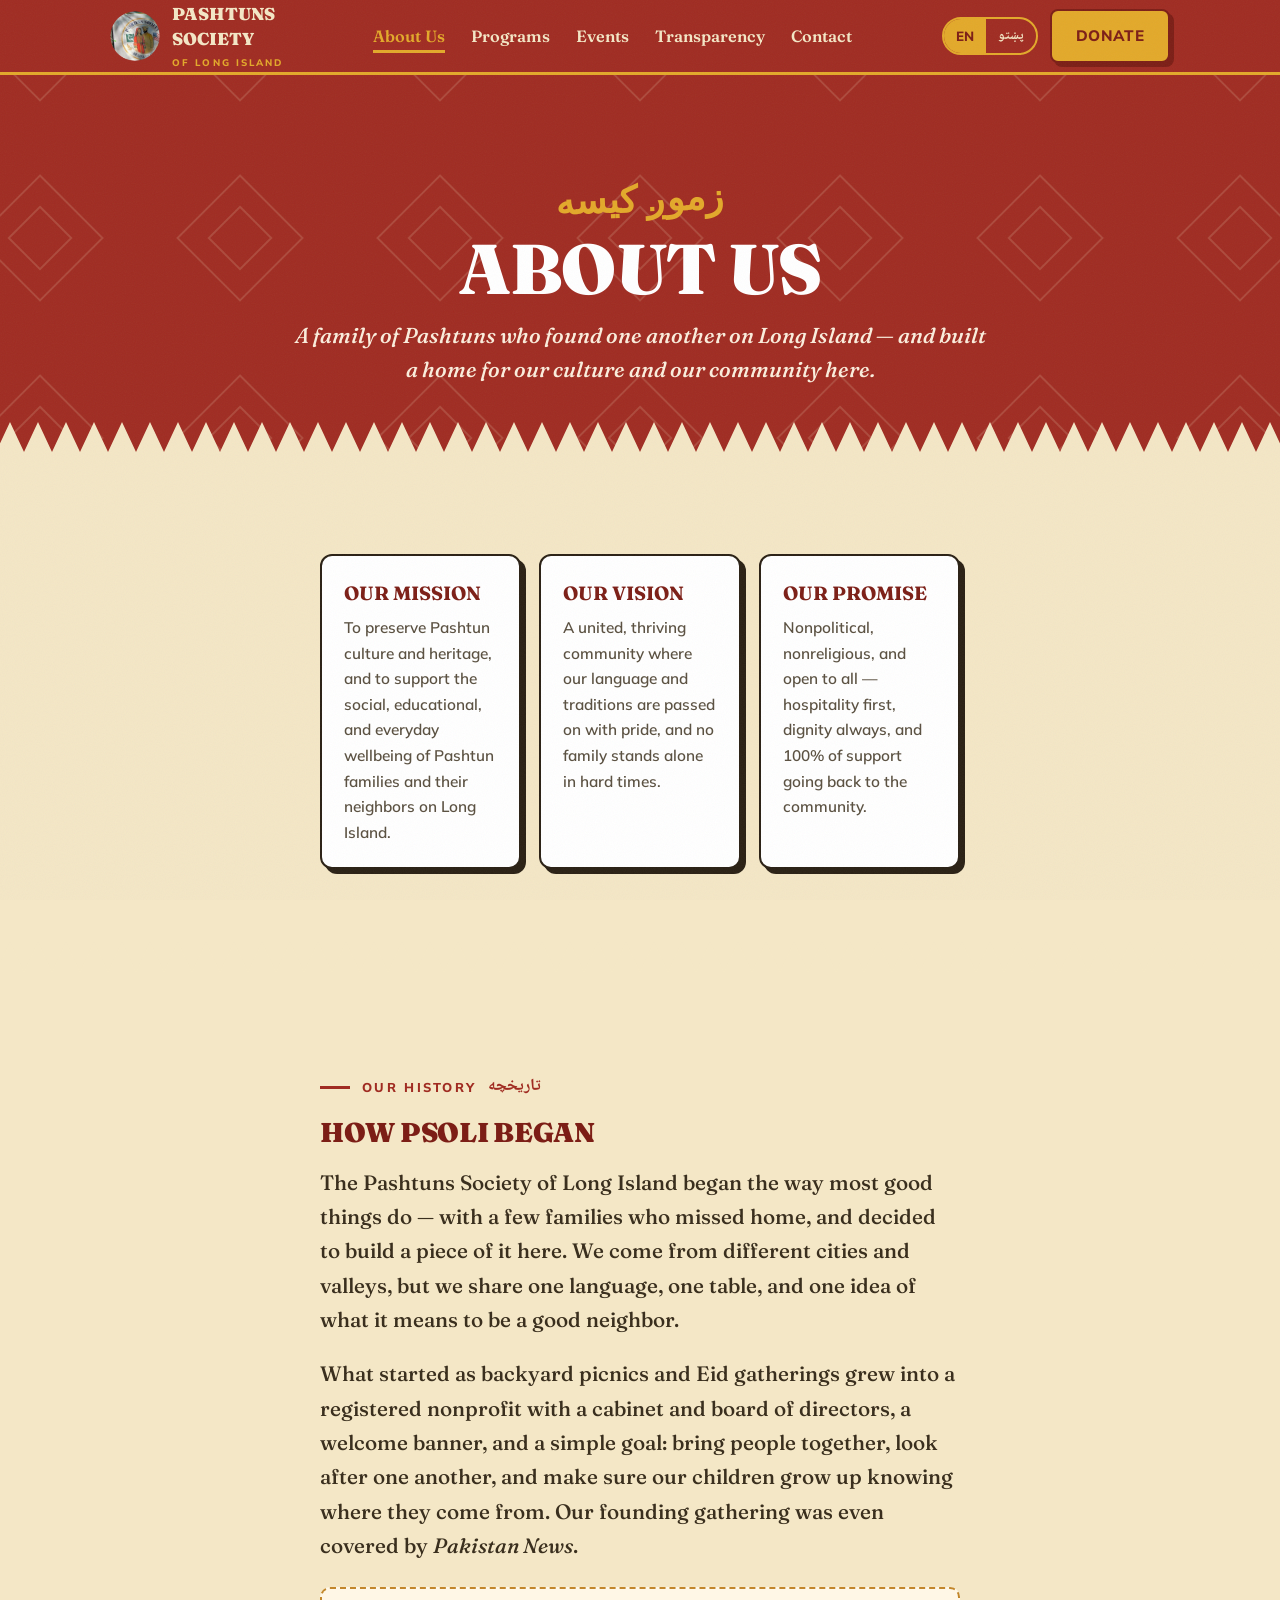
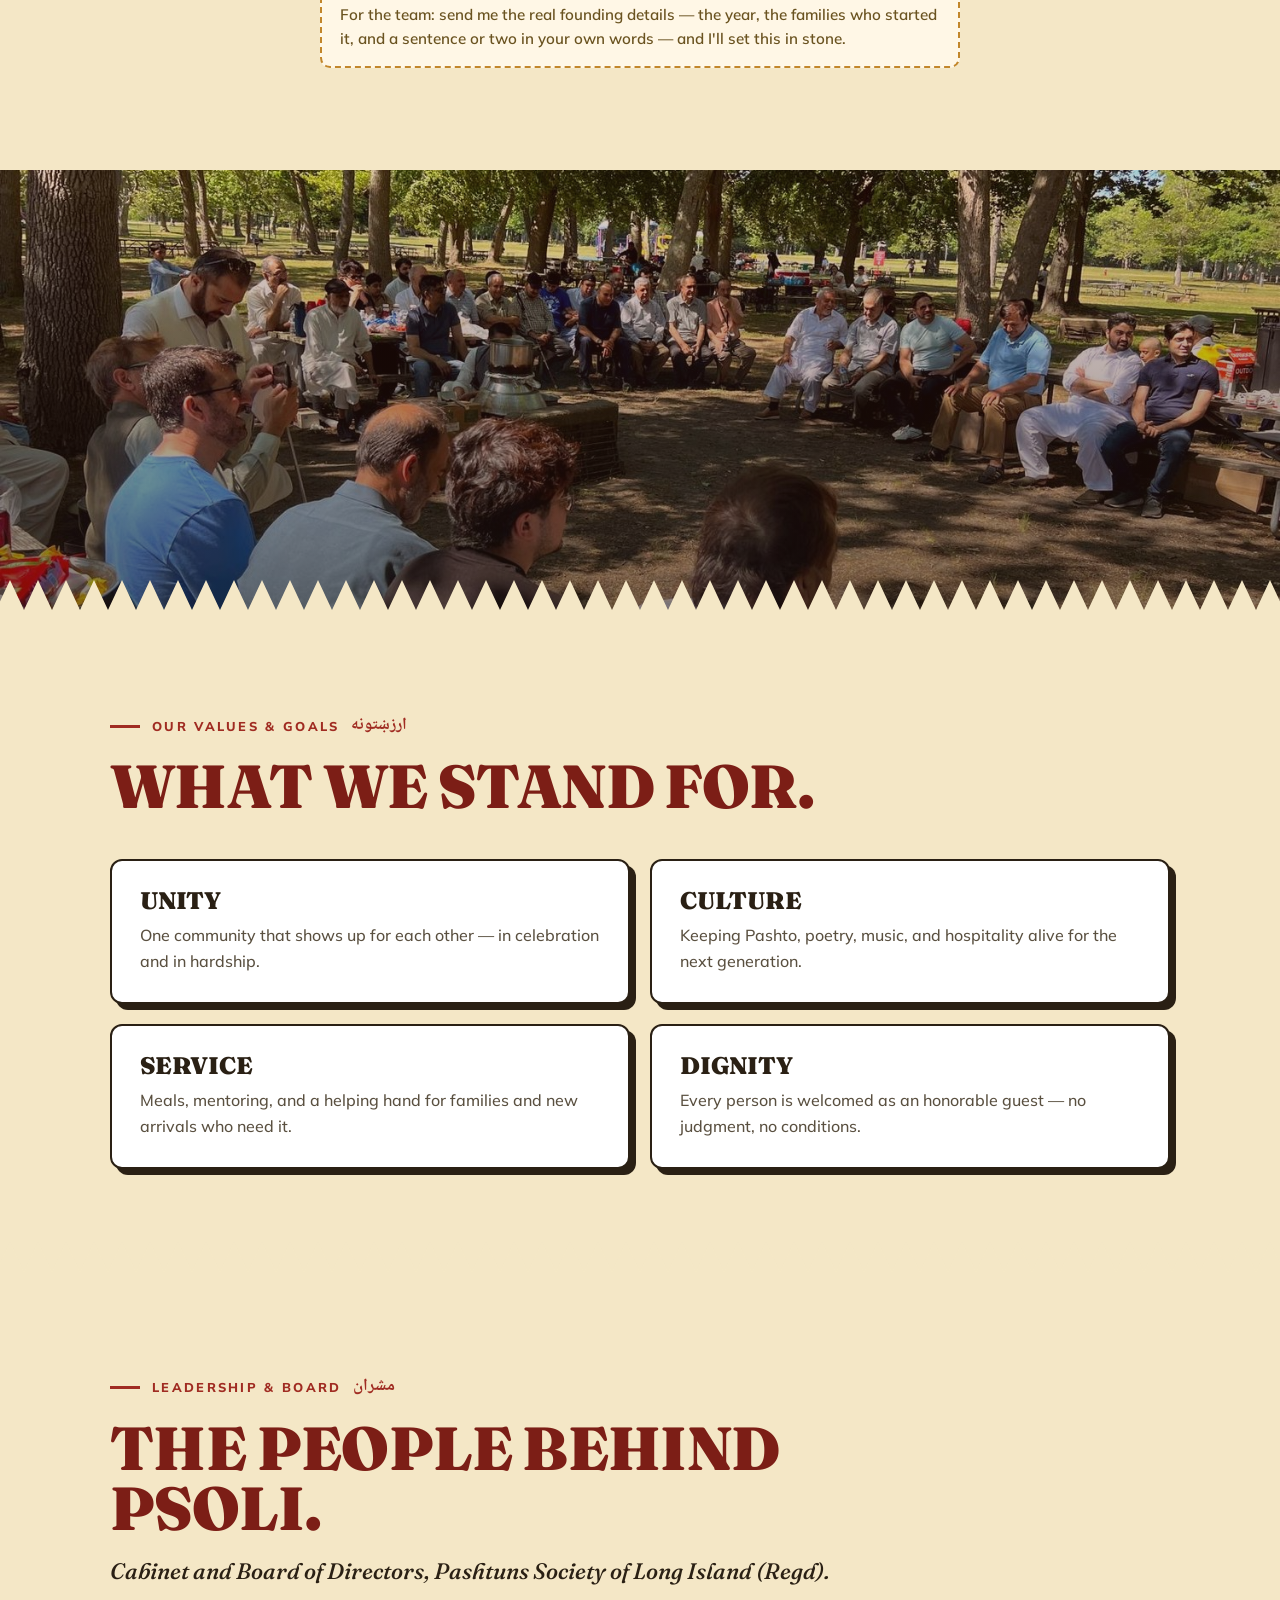
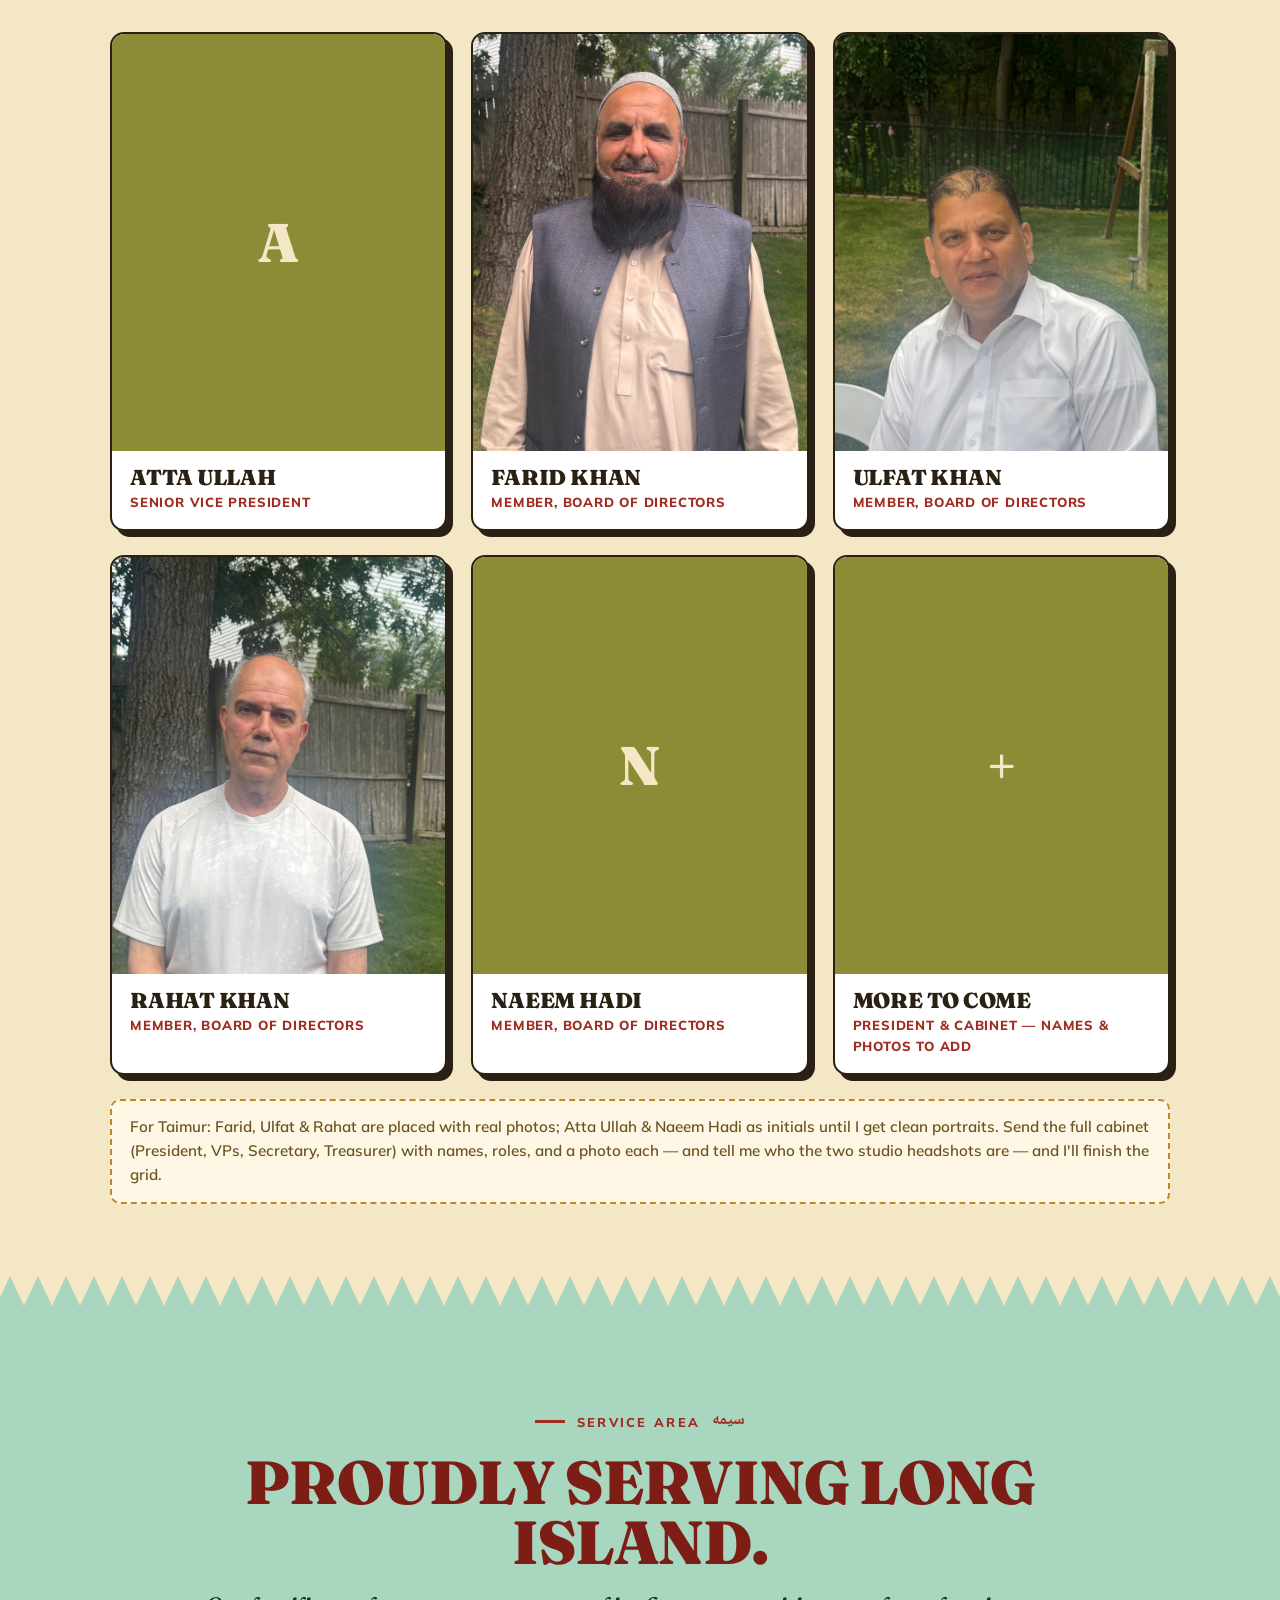
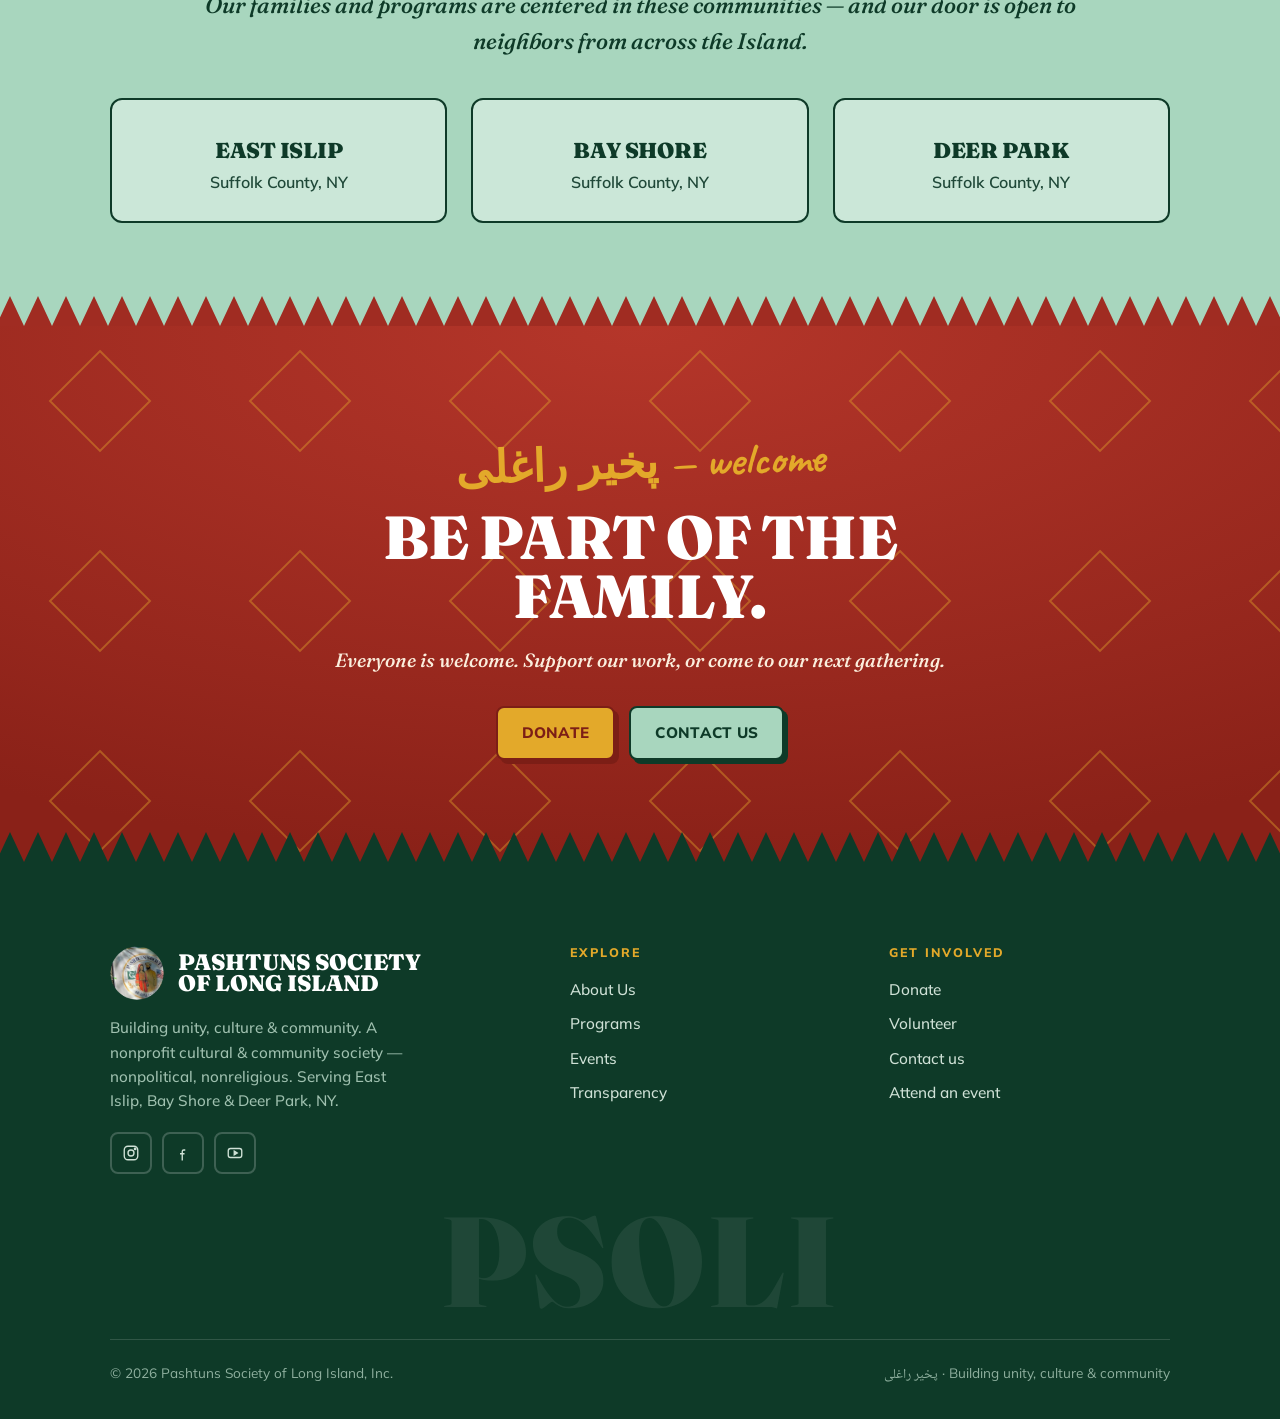
==== commit a69479e4: "Rebuild site: 7 pages, nonprofit structure, more photos" ====
--- a/about.html
+++ b/about.html
@@ -3,83 +3,76 @@
 <head>
 <meta charset="UTF-8">
 <meta name="viewport" content="width=device-width, initial-scale=1, viewport-fit=cover">
-<title>Who We Are — Pashtuns Society of Long Island</title>
-<meta name="description" content="The story, mission, and people of the Pashtuns Society of Long Island.">
+<title>About Us — Pashtuns Society of Long Island</title>
+<meta name="description" content="Our mission, vision, history, leadership, and the Long Island communities we serve.">
 <link rel="preconnect" href="https://fonts.googleapis.com"><link rel="preconnect" href="https://fonts.gstatic.com" crossorigin>
 <link href="https://fonts.googleapis.com/css2?family=Fraunces:ital,opsz,wght@0,9..144,400;0,9..144,600;0,9..144,900;1,9..144,500;1,9..144,900&family=Mulish:wght@400;500;600;700;800&family=Caveat:wght@600;700&family=Noto+Naskh+Arabic:wght@500;600;700&display=swap" rel="stylesheet">
 <link rel="stylesheet" href="styles.css">
 </head>
 <body id="top">
 <div class="progress" id="progress"></div>
-
 <nav class="overlay" id="overlay" aria-hidden="true">
-  <a href="index.html" data-en="Home" data-ps="کور">Home</a>
-  <a href="about.html" data-en="Who we are" data-ps="زموږ په اړه">Who we are</a>
-  <a href="programs.html" data-en="What we do" data-ps="زموږ کارونه">What we do</a>
-  <a href="events.html" data-en="Events" data-ps="پیښې">Events</a>
-  <a href="contact.html" data-en="Contact" data-ps="اړیکه">Contact</a>
-  <a href="contact.html#join" data-en="Become a member" data-ps="غړی شئ"><span class="ps">پخیر راغلی</span> Become a member</a>
+  <a href="index.html">Home</a><a href="about.html">About Us</a><a href="programs.html">Programs</a><a href="events.html">Events</a><a href="donate.html">Donate</a><a href="transparency.html">Transparency</a><a href="contact.html">Contact</a>
   <div class="overlay-foot">Pashtuns Society of Long Island, Inc.</div>
 </nav>
-
 <header>
   <div class="wrap nav">
     <a class="brand" href="index.html" aria-label="PSOLI home"><img class="seal" src="img/seal.png" alt="PSOLI seal"><span><b>Pashtuns<br>Society</b><small>of Long Island</small></span></a>
-    <div class="menu">
-      <a href="about.html" class="active" data-en="Who we are" data-ps="زموږ په اړه">Who we are</a>
-      <a href="programs.html" data-en="What we do" data-ps="زموږ کارونه">What we do</a>
-      <a href="events.html" data-en="Events" data-ps="پیښې">Events</a>
-      <a href="contact.html" data-en="Contact" data-ps="اړیکه">Contact</a>
-    </div>
-    <div class="actions">
-      <div class="lang" role="group" aria-label="Language"><button id="en" class="on" type="button">EN</button><button id="ps" type="button"><span class="ps">پښتو</span></button></div>
-      <a class="btn" href="contact.html#join"><span class="t" data-en="Become a member" data-ps="غړی شئ">Become a member</span></a>
-      <button class="burger" id="burger" aria-label="Open menu" aria-controls="overlay" aria-expanded="false"><span></span><span></span><span></span></button>
-    </div>
+    <div class="menu"><a href="about.html" class="active">About Us</a><a href="programs.html">Programs</a><a href="events.html">Events</a><a href="transparency.html">Transparency</a><a href="contact.html">Contact</a></div>
+    <div class="actions"><div class="lang" role="group" aria-label="Language"><button id="en" class="on" type="button">EN</button><button id="ps" type="button"><span class="ps">پښتو</span></button></div><a class="btn" href="donate.html">Donate</a><button class="burger" id="burger" aria-label="Open menu" aria-controls="overlay" aria-expanded="false"><span></span><span></span><span></span></button></div>
   </div>
 </header>
 
 <main>
-<section class="phero">
-  <div class="bg"></div>
-  <div class="wrap">
-    <span class="kick">زموږ کیسه</span>
-    <h1>Who we are</h1>
-    <p>A family of Pashtuns who found one another on Long Island — and built a home for our culture here.</p>
+<section class="phero"><div class="bg"></div><div class="wrap"><span class="kick">زموږ کیسه</span><h1>About Us</h1><p>A family of Pashtuns who found one another on Long Island — and built a home for our culture and our community here.</p></div></section>
+
+<!-- MISSION / VISION -->
+<div class="zig c-cream" aria-hidden="true"></div>
+<section class="block story">
+  <div class="wrap col">
+    <div class="pillars reveal" style="margin-top:0">
+      <div class="pillar"><b>Our mission</b><span>To preserve Pashtun culture and heritage, and to support the social, educational, and everyday wellbeing of Pashtun families and their neighbors on Long Island.</span></div>
+      <div class="pillar"><b>Our vision</b><span>A united, thriving community where our language and traditions are passed on with pride, and no family stands alone in hard times.</span></div>
+      <div class="pillar"><b>Our promise</b><span>Nonpolitical, nonreligious, and open to all — hospitality first, dignity always, and 100% of support going back to the community.</span></div>
+    </div>
   </div>
 </section>
 
-<!-- STORY -->
+<!-- HISTORY -->
 <div class="zig c-cream" aria-hidden="true"></div>
 <section class="block story">
   <div class="wrap col">
     <div class="reveal">
-      <p>The <strong>Pashtuns Society of Long Island</strong> began the way most good things do — with a few families who missed home, and decided to build a piece of it here.</p>
-      <p>We come from different cities and valleys, but we share one language, one table, and one idea of what it means to be a good neighbor. PSOLI is a registered nonprofit cultural society — <strong>nonpolitical and nonreligious</strong> — open to every Pashtun family on Long Island and the friends who stand with us.</p>
-      <p>Our work is simple: bring people together, look after one another, and make sure our children grow up knowing the poetry, the food, the music, and the manners that make us who we are.</p>
-      <h3>What we stand for</h3>
+      <div class="tag-row" style="color:var(--red)"><span class="dash"></span>Our history <span class="ps">تاریخچه</span></div>
+      <h3 style="margin-top:8px">How PSOLI began</h3>
+      <p>The Pashtuns Society of Long Island began the way most good things do — with a few families who missed home, and decided to build a piece of it here. We come from different cities and valleys, but we share one language, one table, and one idea of what it means to be a good neighbor.</p>
+      <p>What started as backyard picnics and Eid gatherings grew into a registered nonprofit with a cabinet and board of directors, a welcome banner, and a simple goal: bring people together, look after one another, and make sure our children grow up knowing where they come from. Our founding gathering was even covered by <em>Pakistan News</em>.</p>
     </div>
-    <div class="pillars reveal">
-      <div class="pillar"><b>Unity</b><span>One community that shows up for each other — in celebration and in hardship.</span></div>
-      <div class="pillar"><b>Culture</b><span>Keeping Pashto, hospitality, and our traditions alive for the next generation.</span></div>
-      <div class="pillar"><b>Community</b><span>A welcoming home for every family, and warm hospitality for every guest.</span></div>
-    </div>
-    <div class="note reveal">A note for the team: this story is a friendly first draft — send me the real founding details (year, the families who started it, a line or two in your own words) and I'll set it in stone.</div>
+    <div class="note reveal">For the team: send me the real founding details — the year, the families who started it, and a sentence or two in your own words — and I'll set this in stone.</div>
   </div>
 </section>
 
-<!-- GROUP IMAGE BAND -->
-<div class="imgband reveal"><img src="img/hero.jpg" alt="The Pashtuns Society of Long Island community together"><div class="ov"></div></div>
+<div class="imgband reveal"><img src="img/band-hist.jpg" alt="The Pashtuns Society of Long Island community together"><div class="ov"></div></div>
+
+<!-- VALUES -->
+<div class="zig c-cream" aria-hidden="true"></div>
+<section class="block programs">
+  <div class="wrap">
+    <div class="reveal"><div class="tag-row"><span class="dash"></span>Our values &amp; goals <span class="ps">ارزښتونه</span></div><h2 class="big">What we stand for.</h2></div>
+    <div class="prog-grid">
+      <div class="prog reveal"><h3>Unity</h3><p>One community that shows up for each other — in celebration and in hardship.</p></div>
+      <div class="prog reveal"><h3>Culture</h3><p>Keeping Pashto, poetry, music, and hospitality alive for the next generation.</p></div>
+      <div class="prog reveal"><h3>Service</h3><p>Meals, mentoring, and a helping hand for families and new arrivals who need it.</p></div>
+      <div class="prog reveal"><h3>Dignity</h3><p>Every person is welcomed as an honorable guest — no judgment, no conditions.</p></div>
+    </div>
+  </div>
+</section>
 
 <!-- LEADERSHIP -->
 <div class="zig c-cream" aria-hidden="true"></div>
 <section class="block team">
   <div class="wrap">
-    <div class="reveal">
-      <div class="tag-row"><span class="dash"></span>Our cabinet &amp; board <span class="ps">مشران</span></div>
-      <h2 class="big">The people behind PSOLI.</h2>
-      <p class="lead">Cabinet and Board of Directors, Pashtuns Society of Long Island (Regd).</p>
-    </div>
+    <div class="reveal"><div class="tag-row"><span class="dash"></span>Leadership &amp; board <span class="ps">مشران</span></div><h2 class="big">The people behind PSOLI.</h2><p class="lead">Cabinet and Board of Directors, Pashtuns Society of Long Island (Regd).</p></div>
     <div class="team-grid">
       <div class="member reveal"><div class="ph mono"><span>A</span></div><div class="meta"><h3>Atta Ullah</h3><div class="role">Senior Vice President</div></div></div>
       <div class="member reveal"><div class="ph"><img src="img/board-farid.jpg" alt="Farid Khan" loading="lazy"></div><div class="meta"><h3>Farid Khan</h3><div class="role">Member, Board of Directors</div></div></div>
@@ -88,32 +81,29 @@
       <div class="member reveal"><div class="ph mono"><span>N</span></div><div class="meta"><h3>Naeem Hadi</h3><div class="role">Member, Board of Directors</div></div></div>
       <div class="member reveal"><div class="ph mono"><span>+</span></div><div class="meta"><h3>More to come</h3><div class="role">President &amp; cabinet — names &amp; photos to add</div></div></div>
     </div>
-    <div class="note reveal">For Taimur: I've placed the four board members I could confirm from the photos (Farid, Ulfat, Rahat with photos; Atta Ullah &amp; Naeem Hadi as initials for now). Send me the full cabinet list — President, VPs, Secretary, Treasurer, and the rest — with names, exact roles, and a photo each, and I'll complete the grid. I also have two studio headshots I couldn't match to names — tell me who they are and I'll slot them in.</div>
+    <div class="note reveal">For Taimur: Farid, Ulfat &amp; Rahat are placed with real photos; Atta Ullah &amp; Naeem Hadi as initials until I get clean portraits. Send the full cabinet (President, VPs, Secretary, Treasurer) with names, roles, and a photo each — and tell me who the two studio headshots are — and I'll finish the grid.</div>
   </div>
 </section>
 
-<!-- PRESS -->
-<div class="zig c-charcoal" aria-hidden="true"></div>
-<section class="block press">
-  <div class="wrap">
-    <div class="reveal" style="text-align:center">
-      <div class="tag-row" style="justify-content:center"><span class="dash"></span>In the press <span class="ps">خبرونه</span></div>
-      <h2 class="big" style="margin:0 auto">Our founding made the news.</h2>
-      <p class="lead" style="margin:16px auto 0;color:#e9d9b8">Pakistan News covered the launch of the Pashtuns Society of Long Island.</p>
+<!-- SERVICE AREA -->
+<div class="zig c-mint" aria-hidden="true"></div>
+<section class="block events" style="text-align:center">
+  <div class="wrap reveal">
+    <div class="tag-row" style="justify-content:center"><span class="dash"></span>Service area <span class="ps">سیمه</span></div>
+    <h2 class="big" style="margin:0 auto">Proudly serving Long Island.</h2>
+    <p class="lead" style="margin:16px auto 0">Our families and programs are centered in these communities — and our door is open to neighbors from across the Island.</p>
+    <div class="ev-grid reveal" style="margin-top:38px">
+      <div class="ev"><h3>East Islip</h3><p>Suffolk County, NY</p></div>
+      <div class="ev"><h3>Bay Shore</h3><p>Suffolk County, NY</p></div>
+      <div class="ev"><h3>Deer Park</h3><p>Suffolk County, NY</p></div>
     </div>
-    <div class="sheet reveal"><img src="img/press.jpg" alt="Pakistan News feature on the founding of the Pashtuns Society of Long Island" loading="lazy"></div>
   </div>
 </section>
 
 <!-- JOIN -->
 <div class="zig c-red" aria-hidden="true"></div>
 <section class="block join">
-  <div class="wrap reveal">
-    <span class="script">پخیر راغلی — welcome</span>
-    <h2 class="big">Be part of the family.</h2>
-    <p>Everyone is welcome. Join us, and help keep our culture thriving on Long Island.</p>
-    <div class="hero-cta"><a class="btn" href="contact.html#join">Become a member</a><a class="btn alt" href="contact.html">Contact us</a></div>
-  </div>
+  <div class="wrap reveal"><span class="script">پخیر راغلی — welcome</span><h2 class="big">Be part of the family.</h2><p>Everyone is welcome. Support our work, or come to our next gathering.</p><div class="hero-cta"><a class="btn" href="donate.html">Donate</a><a class="btn alt" href="contact.html">Contact us</a></div></div>
 </section>
 </main>
 
@@ -121,17 +111,10 @@
 <footer>
   <div class="wrap">
     <div class="foot-grid">
-      <div>
-        <div class="foot-brand"><img class="seal" src="img/seal.png" alt="PSOLI seal"><b>Pashtuns Society<br>of Long Island</b></div>
-        <p class="foot-tag">Building unity, culture &amp; community. A nonprofit cultural society — nonpolitical, nonreligious.</p>
-        <div class="socials">
-          <a href="#" aria-label="Instagram"><svg viewBox="0 0 24 24" fill="none" stroke="currentColor" stroke-width="1.8"><rect x="3" y="3" width="18" height="18" rx="5"/><circle cx="12" cy="12" r="4"/><circle cx="17.5" cy="6.5" r="1" fill="currentColor"/></svg></a>
-          <a href="#" aria-label="Facebook"><svg viewBox="0 0 24 24" fill="none" stroke="currentColor" stroke-width="1.8"><path d="M15 8h-2a2 2 0 00-2 2v12M8 13h6"/></svg></a>
-          <a href="#" aria-label="YouTube"><svg viewBox="0 0 24 24" fill="none" stroke="currentColor" stroke-width="1.8"><rect x="3" y="6" width="18" height="12" rx="3"/><path d="M11 9.5l4 2.5-4 2.5z" fill="currentColor"/></svg></a>
-        </div>
-      </div>
-      <div><h4>Explore</h4><a href="about.html">Who we are</a><a href="programs.html">What we do</a><a href="events.html">Events</a><a href="contact.html">Contact</a></div>
-      <div><h4>Get in touch</h4><a href="contact.html">Long Island, New York</a><a href="contact.html#join">Become a member</a><a href="contact.html">Email us</a></div>
+      <div><div class="foot-brand"><img class="seal" src="img/seal.png" alt="PSOLI seal"><b>Pashtuns Society<br>of Long Island</b></div><p class="foot-tag">Building unity, culture &amp; community. A nonprofit cultural &amp; community society — nonpolitical, nonreligious. Serving East Islip, Bay Shore &amp; Deer Park, NY.</p>
+      <div class="socials"><a href="#" aria-label="Instagram"><svg viewBox="0 0 24 24" fill="none" stroke="currentColor" stroke-width="1.8"><rect x="3" y="3" width="18" height="18" rx="5"/><circle cx="12" cy="12" r="4"/><circle cx="17.5" cy="6.5" r="1" fill="currentColor"/></svg></a><a href="#" aria-label="Facebook"><svg viewBox="0 0 24 24" fill="none" stroke="currentColor" stroke-width="1.8"><path d="M15 8h-2a2 2 0 00-2 2v12M8 13h6"/></svg></a><a href="#" aria-label="YouTube"><svg viewBox="0 0 24 24" fill="none" stroke="currentColor" stroke-width="1.8"><rect x="3" y="6" width="18" height="12" rx="3"/><path d="M11 9.5l4 2.5-4 2.5z" fill="currentColor"/></svg></a></div></div>
+      <div><h4>Explore</h4><a href="about.html">About Us</a><a href="programs.html">Programs</a><a href="events.html">Events</a><a href="transparency.html">Transparency</a></div>
+      <div><h4>Get involved</h4><a href="donate.html">Donate</a><a href="contact.html">Volunteer</a><a href="contact.html">Contact us</a><a href="events.html">Attend an event</a></div>
     </div>
     <div class="foot-wordmark">PSOLI</div>
     <div class="foot-base"><span>© <span id="yr"></span> Pashtuns Society of Long Island, Inc.</span><span><span class="ps">پخیر راغلی</span> · Building unity, culture &amp; community</span></div>
--- a/styles.css
+++ b/styles.css
@@ -244,3 +244,73 @@
   .join .hero-cta{align-items:center} .hero-cta .btn,.join .hero-cta .btn{width:100%;justify-content:center;max-width:340px}
 }
 @media(prefers-reduced-motion:reduce){*{animation:none!important;transition:none!important}.reveal{opacity:1;transform:none}}
+
+/* ===== v2 components: impact icons, get-involved, programs detail, donate, financials ===== */
+.istats{background:var(--charcoal);color:var(--cream)}
+.istats .tag-row{color:var(--gold);justify-content:center}.istats h2{color:#fff;margin:0 auto;text-align:center}
+.istat-grid{display:grid;grid-template-columns:repeat(5,1fr);gap:16px;margin-top:44px}
+.istat{background:rgba(255,255,255,.05);border:2px solid rgba(227,169,42,.4);border-radius:14px;padding:24px 14px;text-align:center}
+.istat .ic{width:48px;height:48px;margin:0 auto 12px;color:var(--gold)}.istat .ic svg{width:48px;height:48px}
+.istat .num{font-family:"Fraunces";font-weight:900;font-size:clamp(1.8rem,4vw,2.6rem);color:var(--gold);line-height:.9}
+.istat .lab{margin-top:8px;font-weight:700;font-size:.8rem;letter-spacing:.03em;color:var(--mint)}
+
+.involve{background:var(--olive)}.involve .tag-row{color:var(--red-deep);justify-content:center}.involve h2{color:#231f06;margin:0 auto;text-align:center}
+.inv-grid{display:grid;grid-template-columns:repeat(4,1fr);gap:18px;margin-top:42px}
+.inv{background:#fff;border:2.5px solid var(--ink);border-radius:14px;padding:24px;box-shadow:5px 5px 0 var(--ink);transition:transform .2s var(--ease),box-shadow .2s var(--ease);text-align:center}
+.inv:hover{transform:translate(-3px,-3px);box-shadow:8px 8px 0 var(--ink)}
+.inv .ic{width:46px;height:46px;border-radius:10px;background:var(--gold);border:2.5px solid var(--ink);display:grid;place-items:center;margin:0 auto 14px;color:var(--ink)}.inv .ic svg{width:24px;height:24px}
+.inv h3{font-size:1.2rem;text-transform:uppercase;color:var(--ink)}.inv p{margin-top:8px;color:#5a5040;font-weight:500;font-size:.92rem}
+.inv a{display:inline-block;margin-top:12px;font-weight:800;color:var(--red);font-size:.85rem;text-transform:uppercase;letter-spacing:.04em}
+
+/* program detail blocks */
+.progdetail{background:var(--cream)}
+.pblock{display:grid;grid-template-columns:1fr 1fr;gap:clamp(26px,5vw,54px);align-items:center;padding:clamp(34px,5vw,52px) 0;border-bottom:2px dashed rgba(36,29,20,.2)}
+.pblock:last-child{border-bottom:0}
+.pblock:nth-child(even) .pmedia{order:2}
+.pmedia{border-radius:14px;overflow:hidden;border:3px solid var(--ink);box-shadow:8px 8px 0 var(--ink);aspect-ratio:4/3}
+.pmedia img{width:100%;height:100%;object-fit:cover}
+.pbody h3{font-size:clamp(1.6rem,4vw,2.3rem);text-transform:uppercase;color:var(--red-deep)}
+.pbody .ptag{display:inline-block;background:var(--gold);color:var(--red-deep);font-weight:800;font-size:.72rem;letter-spacing:.1em;text-transform:uppercase;padding:5px 12px;border-radius:999px;border:2px solid var(--red-deep);margin-bottom:12px}
+.pbody p{margin-top:10px;color:#4b4232;font-weight:500;font-size:1.04rem}
+.pmeta{margin-top:18px;display:grid;gap:10px}
+.pmeta .r{display:flex;gap:10px;align-items:flex-start;font-size:.96rem}
+.pmeta .r b{font-family:"Fraunces";color:var(--ink);min-width:104px;display:inline-block}
+.pmeta .r span{color:#4b4232;font-weight:600}
+
+/* donate */
+.donate{background:var(--cream)}
+.don-grid{display:grid;grid-template-columns:1.05fr .95fr;gap:clamp(28px,5vw,56px);align-items:start;margin-top:10px}
+.don-card{background:#fff;border:3px solid var(--ink);border-radius:16px;box-shadow:8px 8px 0 var(--ink);padding:28px}
+.don-toggle{display:flex;background:var(--cream);border:2.5px solid var(--ink);border-radius:10px;overflow:hidden;margin-bottom:20px}
+.don-toggle button{flex:1;padding:12px;border:0;background:none;font-family:"Fraunces";font-weight:900;font-size:1rem;cursor:pointer;color:var(--ink);text-transform:uppercase}
+.don-toggle button.on{background:var(--red);color:var(--cream)}
+.amts{display:grid;grid-template-columns:repeat(3,1fr);gap:12px}
+.amts button{padding:16px 8px;border:2.5px solid var(--ink);border-radius:10px;background:var(--cream);font-family:"Fraunces";font-weight:900;font-size:1.25rem;color:var(--ink);cursor:pointer;transition:transform .12s var(--ease)}
+.amts button:hover{transform:translateY(-2px)}.amts button.on{background:var(--gold);box-shadow:3px 3px 0 var(--red-deep)}
+.zelle{margin-top:22px;background:var(--mint);border:2.5px solid var(--green-deep);border-radius:12px;padding:18px}
+.zelle b{font-family:"Fraunces";color:var(--green-deep);font-size:1.15rem;display:block;margin-bottom:6px}
+.zelle .addr{font-family:"Mulish";font-weight:800;background:#fff;border:2px solid var(--green-deep);border-radius:8px;padding:10px 14px;margin-top:8px;color:var(--ink);display:flex;justify-content:space-between;align-items:center;gap:10px;word-break:break-all}
+.zelle .addr button{border:0;background:var(--green-deep);color:#fff;font-weight:800;padding:7px 12px;border-radius:6px;cursor:pointer;font-family:inherit;flex:none}
+.usegrid{display:grid;gap:14px;margin-top:4px}
+.use{display:flex;gap:14px;align-items:flex-start;background:#fff;border:2.5px solid var(--ink);border-radius:12px;padding:18px;box-shadow:4px 4px 0 var(--ink)}
+.use .ic{width:42px;height:42px;flex:none;border-radius:9px;background:var(--gold);border:2px solid var(--ink);display:grid;place-items:center;color:var(--ink)}.use .ic svg{width:22px;height:22px}
+.use b{font-family:"Fraunces";font-size:1.15rem;color:var(--red-deep);display:block}.use span{color:#5a5040;font-weight:500;font-size:.95rem}
+
+/* financials / transparency */
+.fin{background:var(--cream)}
+.fin-cards{display:grid;grid-template-columns:repeat(3,1fr);gap:18px;margin-top:10px}
+.fin-card{background:#fff;border:2.5px solid var(--ink);border-radius:14px;padding:24px;box-shadow:5px 5px 0 var(--ink)}
+.fin-card .ic{width:44px;height:44px;border-radius:10px;background:var(--olive);display:grid;place-items:center;color:#fff;margin-bottom:14px}.fin-card .ic svg{width:24px;height:24px}
+.fin-card h3{font-size:1.2rem;text-transform:uppercase;color:var(--ink)}
+.fin-card p{margin-top:8px;color:#5a5040;font-weight:500;font-size:.95rem}
+.fin-card .doc{margin-top:14px;display:inline-flex;align-items:center;gap:8px;font-weight:800;font-size:.85rem;color:var(--red);text-transform:uppercase;letter-spacing:.03em;border:2px solid var(--red);border-radius:8px;padding:8px 12px}
+.bar{background:#fff;border:2.5px solid var(--ink);border-radius:14px;padding:26px;box-shadow:6px 6px 0 var(--ink);margin-top:30px}
+.bar h3{font-size:1.3rem;text-transform:uppercase;color:var(--red-deep);margin-bottom:18px}
+.barrow{display:flex;align-items:center;gap:14px;margin-bottom:14px}
+.barrow .nm{min-width:160px;font-weight:700;color:var(--ink);font-size:.95rem}
+.barrow .track{flex:1;height:24px;background:var(--cream);border:2px solid var(--ink);border-radius:999px;overflow:hidden}
+.barrow .fill{display:block;height:100%;border-radius:999px}
+.barrow .pct{min-width:48px;text-align:right;font-family:"Fraunces";font-weight:900;color:var(--ink)}
+
+.rsvp{background:var(--mint);color:var(--green-deep)}
+.timeline .ev{text-align:left;display:grid;grid-template-columns:auto 1fr;gap:20px;align-items:center}
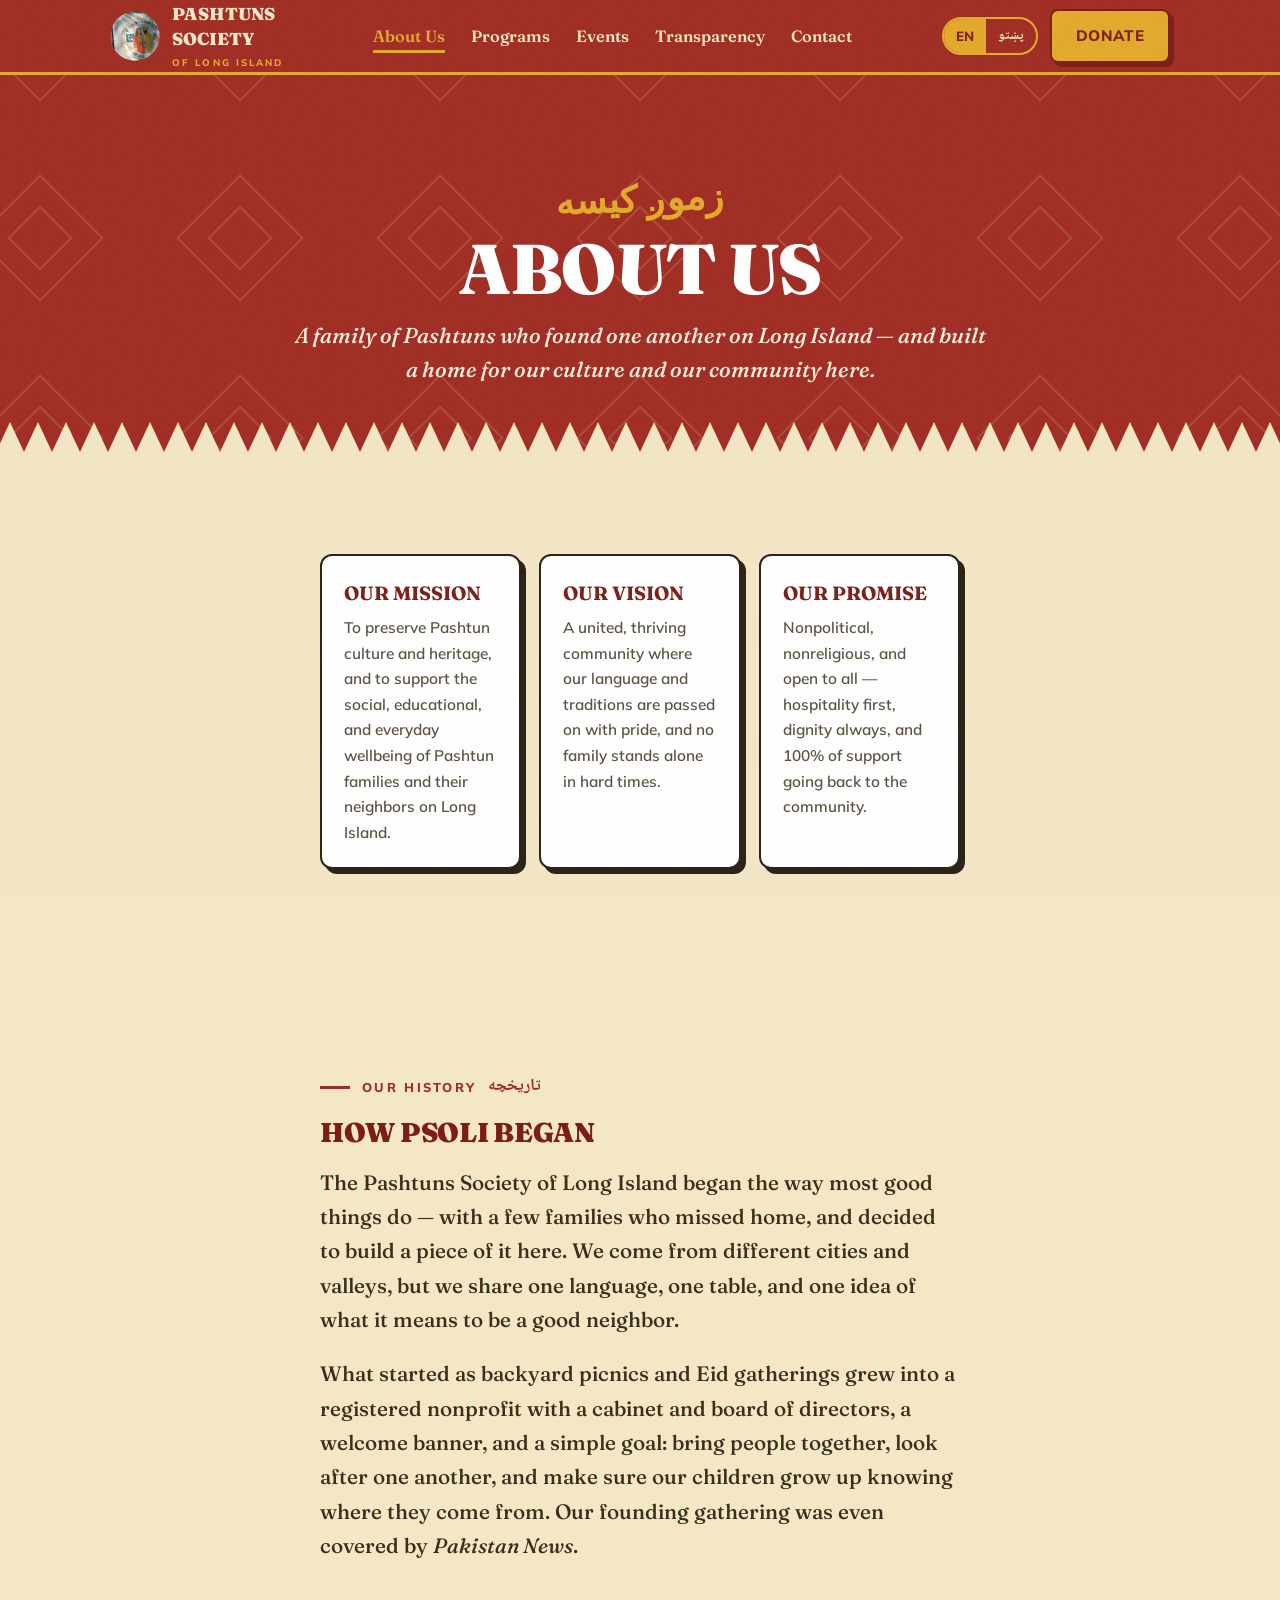
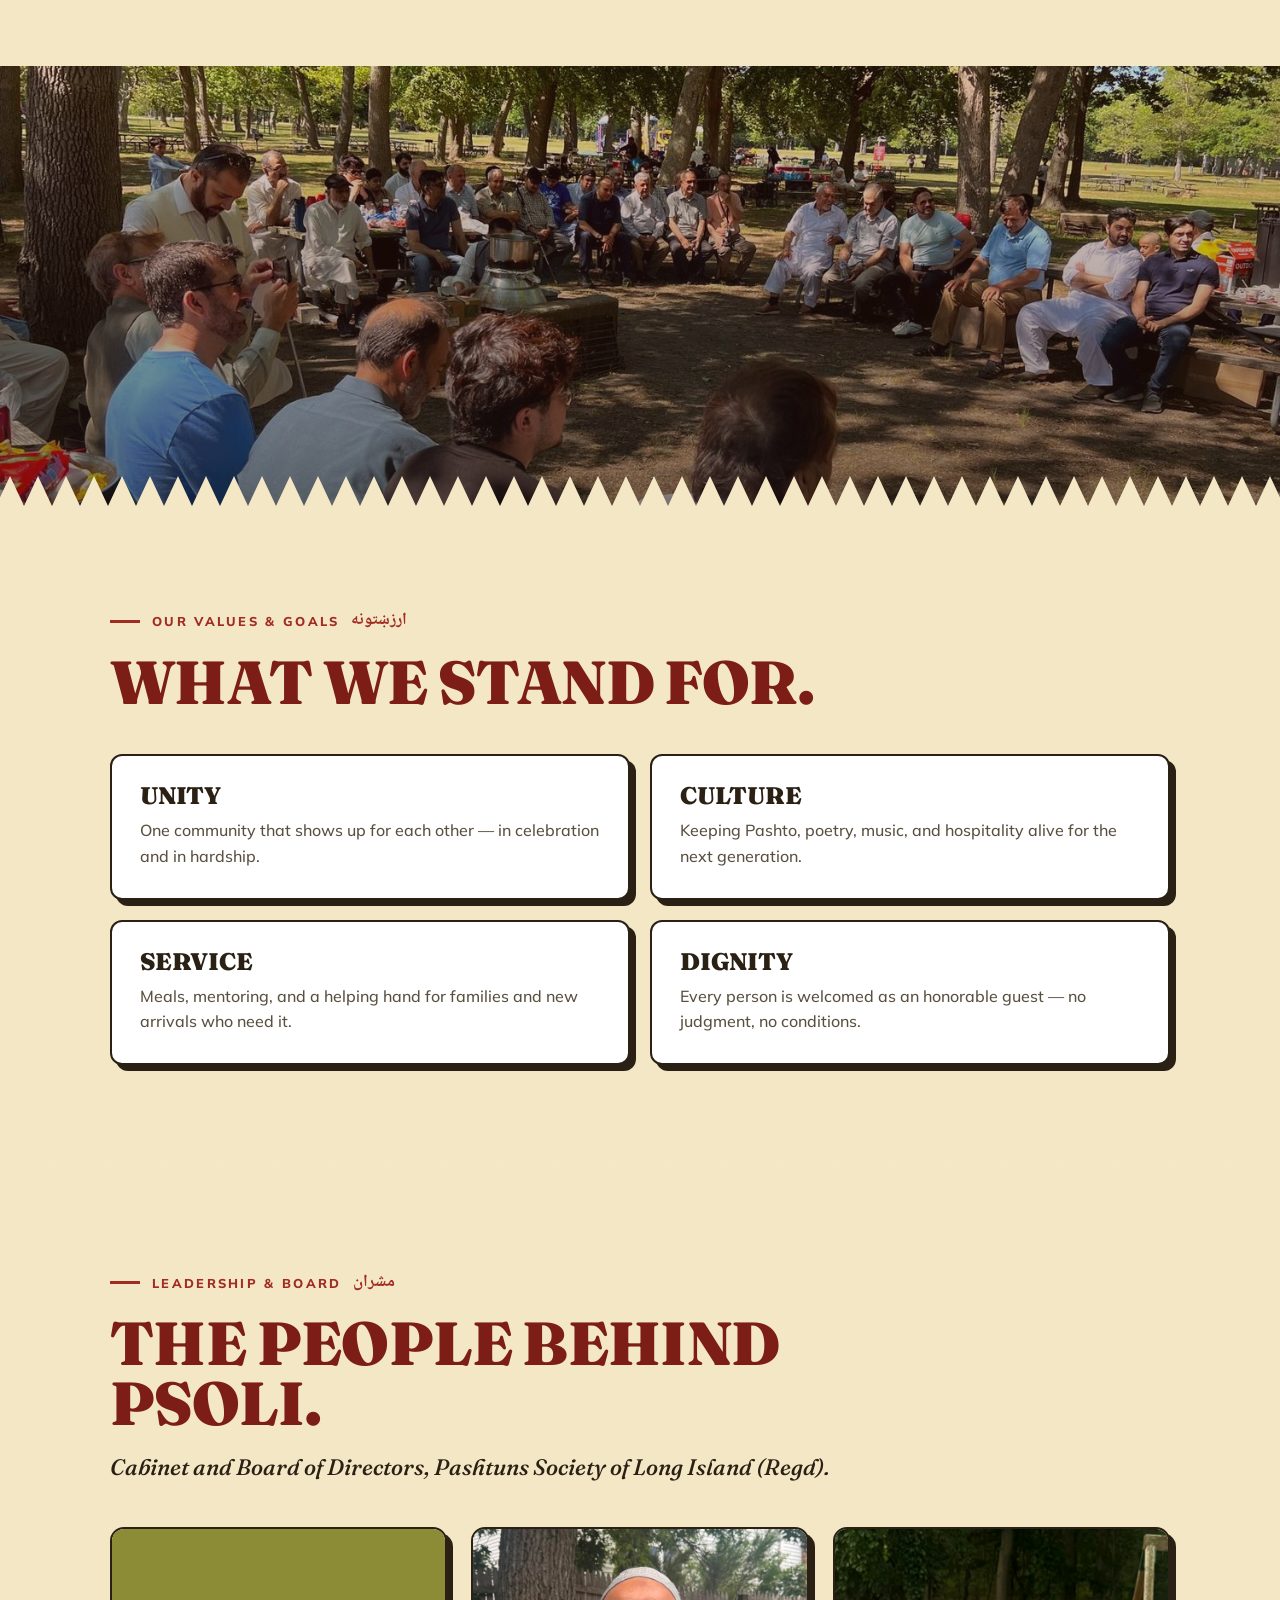
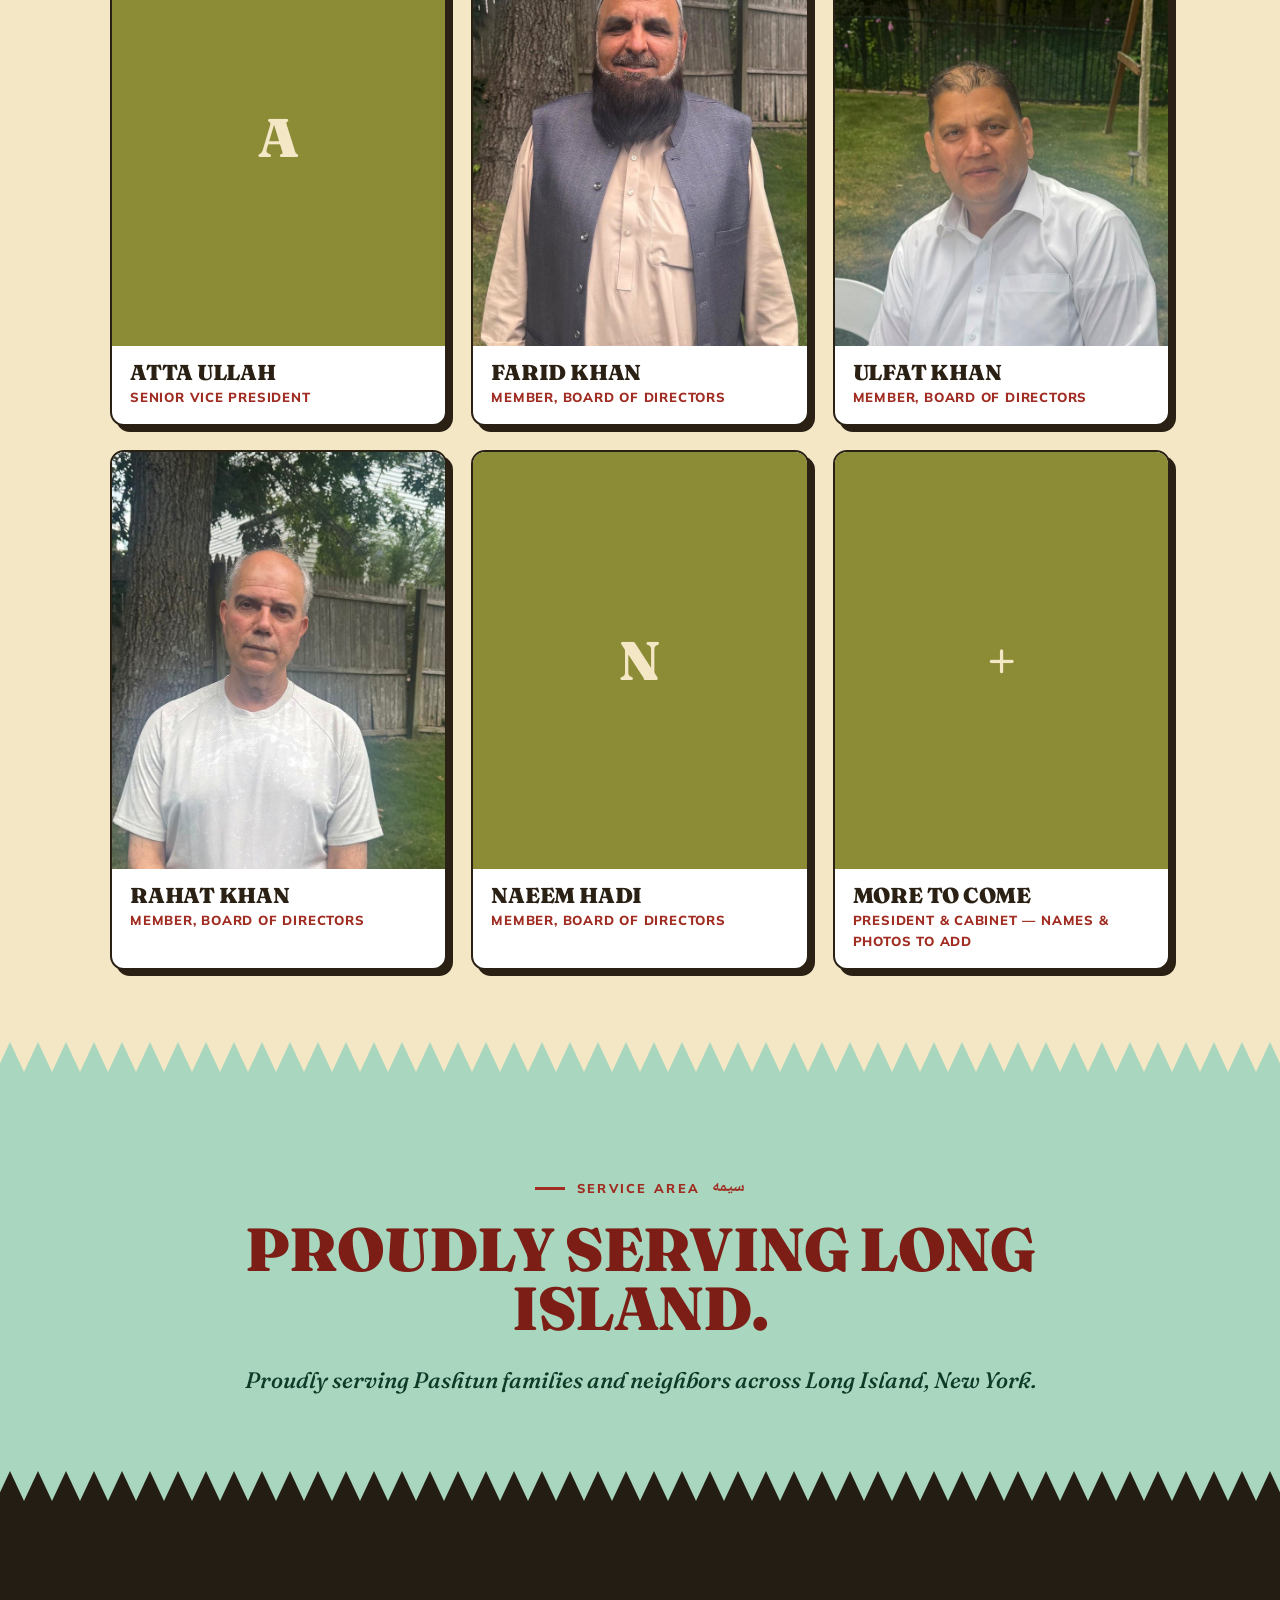
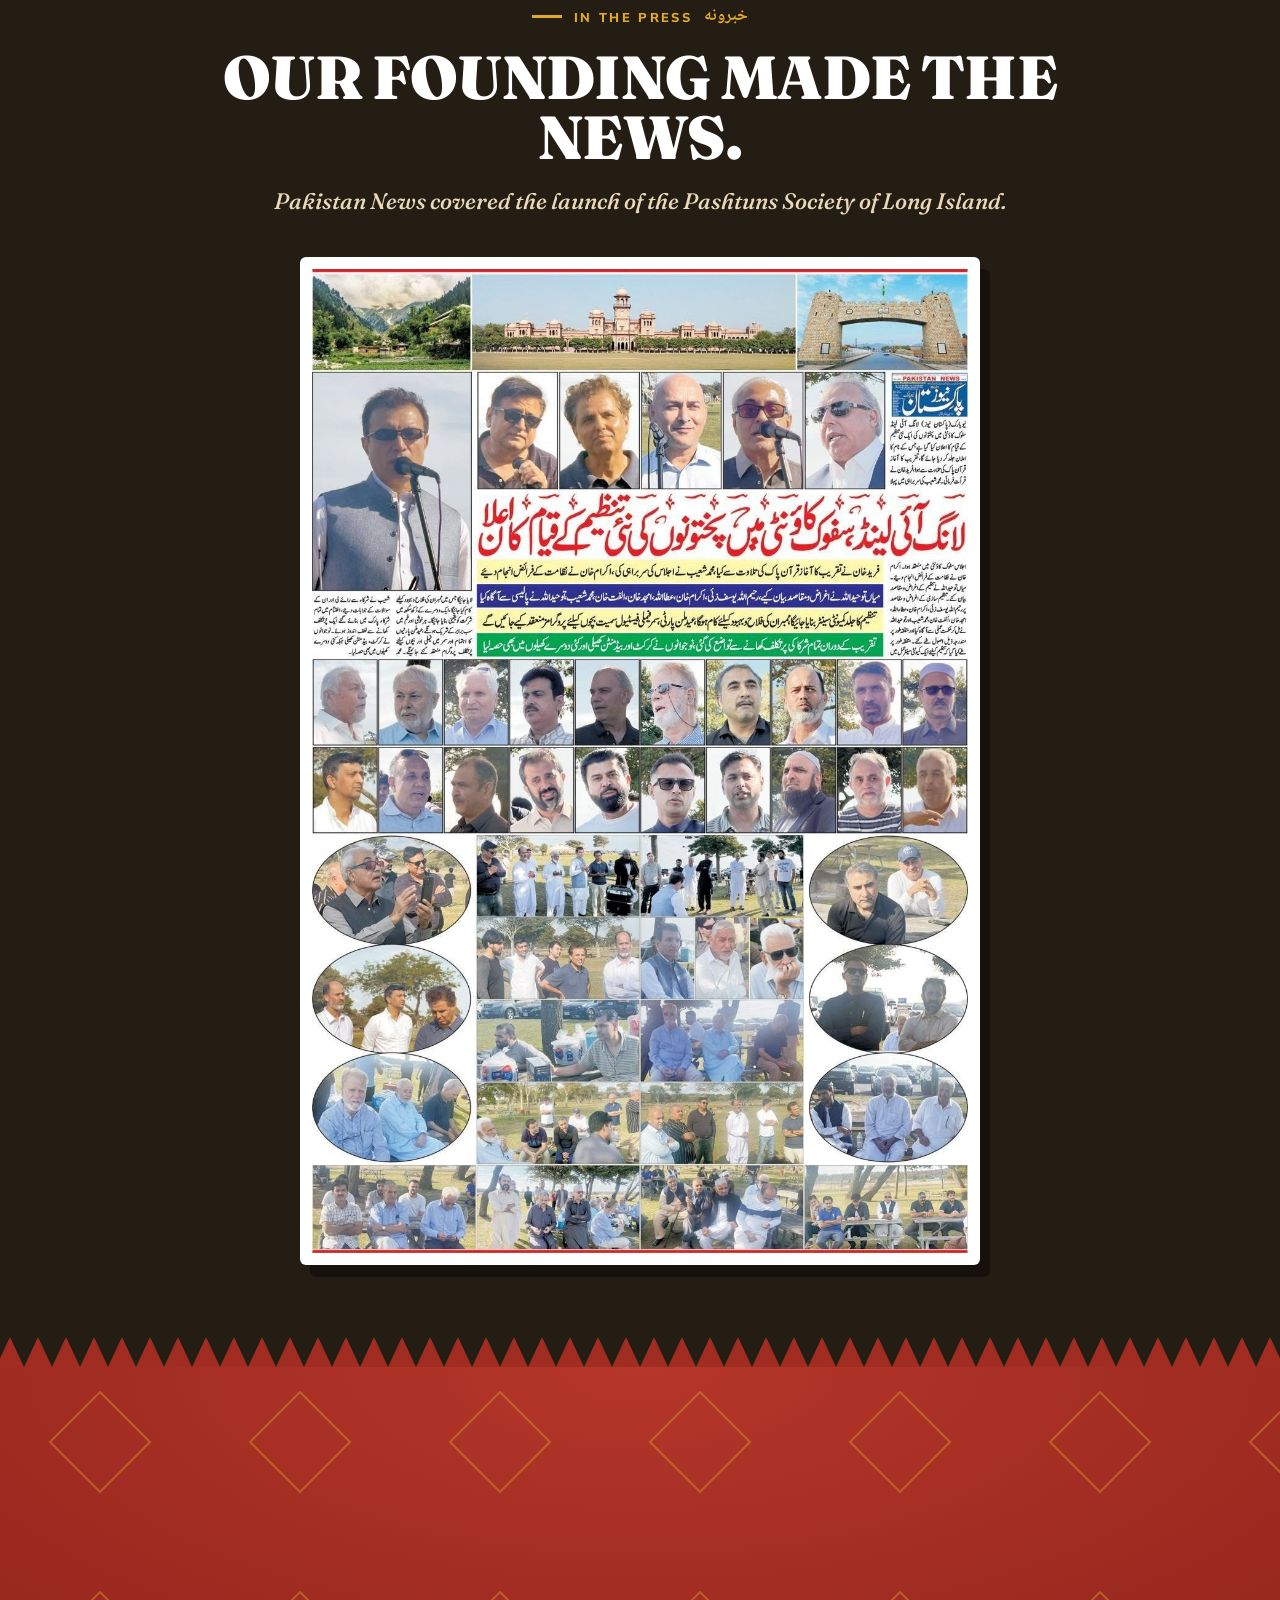
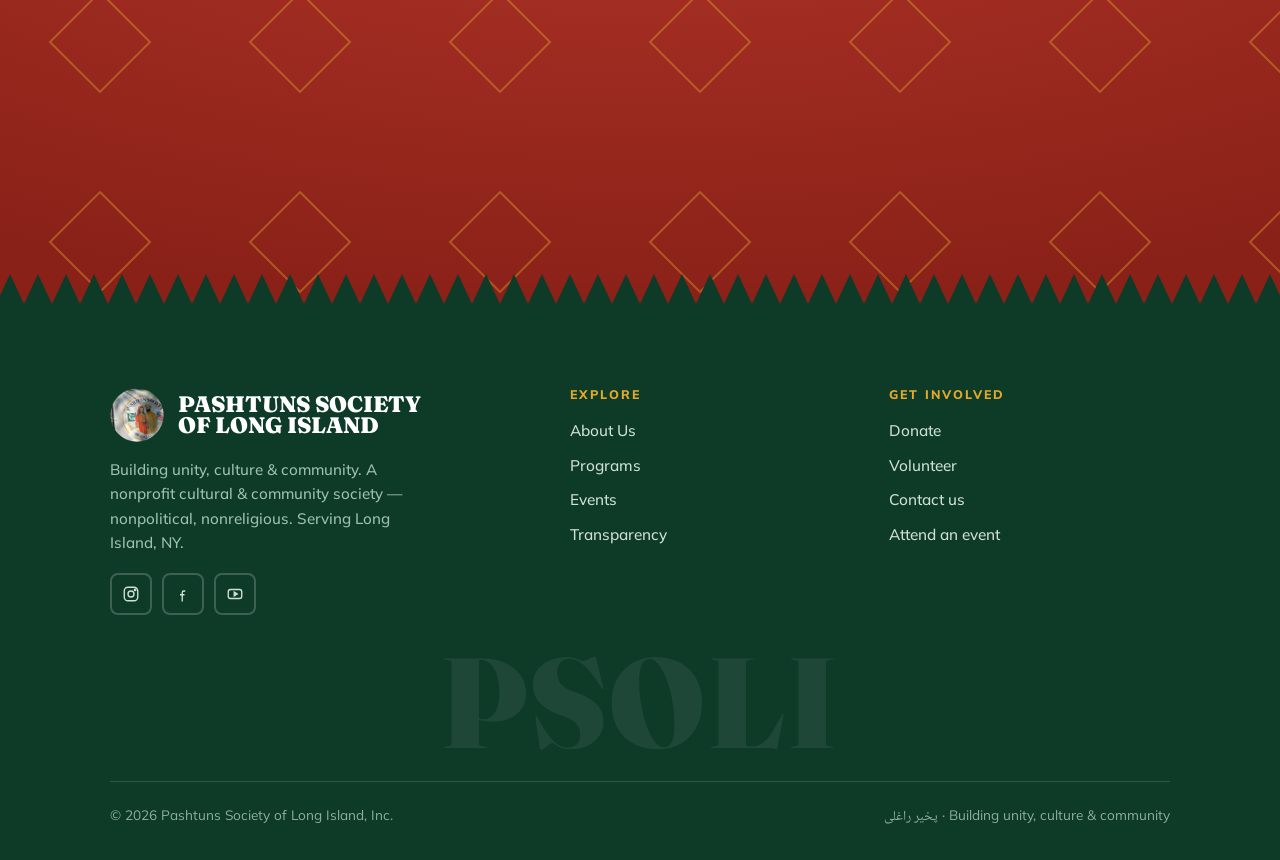
==== commit 67b39165: "Content update: Long Island-wide, TBD hours, newspaper, videos, cleanup" ====
--- a/about.html
+++ b/about.html
@@ -48,7 +48,6 @@
       <p>The Pashtuns Society of Long Island began the way most good things do — with a few families who missed home, and decided to build a piece of it here. We come from different cities and valleys, but we share one language, one table, and one idea of what it means to be a good neighbor.</p>
       <p>What started as backyard picnics and Eid gatherings grew into a registered nonprofit with a cabinet and board of directors, a welcome banner, and a simple goal: bring people together, look after one another, and make sure our children grow up knowing where they come from. Our founding gathering was even covered by <em>Pakistan News</em>.</p>
     </div>
-    <div class="note reveal">For the team: send me the real founding details — the year, the families who started it, and a sentence or two in your own words — and I'll set this in stone.</div>
   </div>
 </section>
 
@@ -81,7 +80,6 @@
       <div class="member reveal"><div class="ph mono"><span>N</span></div><div class="meta"><h3>Naeem Hadi</h3><div class="role">Member, Board of Directors</div></div></div>
       <div class="member reveal"><div class="ph mono"><span>+</span></div><div class="meta"><h3>More to come</h3><div class="role">President &amp; cabinet — names &amp; photos to add</div></div></div>
     </div>
-    <div class="note reveal">For Taimur: Farid, Ulfat &amp; Rahat are placed with real photos; Atta Ullah &amp; Naeem Hadi as initials until I get clean portraits. Send the full cabinet (President, VPs, Secretary, Treasurer) with names, roles, and a photo each — and tell me who the two studio headshots are — and I'll finish the grid.</div>
   </div>
 </section>
 
@@ -91,12 +89,15 @@
   <div class="wrap reveal">
     <div class="tag-row" style="justify-content:center"><span class="dash"></span>Service area <span class="ps">سیمه</span></div>
     <h2 class="big" style="margin:0 auto">Proudly serving Long Island.</h2>
-    <p class="lead" style="margin:16px auto 0">Our families and programs are centered in these communities — and our door is open to neighbors from across the Island.</p>
-    <div class="ev-grid reveal" style="margin-top:38px">
-      <div class="ev"><h3>East Islip</h3><p>Suffolk County, NY</p></div>
-      <div class="ev"><h3>Bay Shore</h3><p>Suffolk County, NY</p></div>
-      <div class="ev"><h3>Deer Park</h3><p>Suffolk County, NY</p></div>
-    </div>
+    <p class="lead reveal" style="margin:24px auto 0;text-align:center">Proudly serving Pashtun families and neighbors across Long Island, New York.</p>
+  </div>
+</section>
+
+<div class="zig c-charcoal" aria-hidden="true"></div>
+<section class="block press">
+  <div class="wrap">
+    <div class="reveal" style="text-align:center"><div class="tag-row" style="justify-content:center"><span class="dash"></span>In the press <span class="ps">خبرونه</span></div><h2 class="big" style="margin:0 auto">Our founding made the news.</h2><p class="lead" style="margin:16px auto 0;color:#e9d9b8">Pakistan News covered the launch of the Pashtuns Society of Long Island.</p></div>
+    <div class="sheet reveal"><img src="img/press.jpg" alt="Pakistan News feature on the founding of PSOLI" loading="lazy"></div>
   </div>
 </section>
 
@@ -111,7 +112,7 @@
 <footer>
   <div class="wrap">
     <div class="foot-grid">
-      <div><div class="foot-brand"><img class="seal" src="img/seal.png" alt="PSOLI seal"><b>Pashtuns Society<br>of Long Island</b></div><p class="foot-tag">Building unity, culture &amp; community. A nonprofit cultural &amp; community society — nonpolitical, nonreligious. Serving East Islip, Bay Shore &amp; Deer Park, NY.</p>
+      <div><div class="foot-brand"><img class="seal" src="img/seal.png" alt="PSOLI seal"><b>Pashtuns Society<br>of Long Island</b></div><p class="foot-tag">Building unity, culture &amp; community. A nonprofit cultural &amp; community society — nonpolitical, nonreligious. Serving Long Island, NY.</p>
       <div class="socials"><a href="#" aria-label="Instagram"><svg viewBox="0 0 24 24" fill="none" stroke="currentColor" stroke-width="1.8"><rect x="3" y="3" width="18" height="18" rx="5"/><circle cx="12" cy="12" r="4"/><circle cx="17.5" cy="6.5" r="1" fill="currentColor"/></svg></a><a href="#" aria-label="Facebook"><svg viewBox="0 0 24 24" fill="none" stroke="currentColor" stroke-width="1.8"><path d="M15 8h-2a2 2 0 00-2 2v12M8 13h6"/></svg></a><a href="#" aria-label="YouTube"><svg viewBox="0 0 24 24" fill="none" stroke="currentColor" stroke-width="1.8"><rect x="3" y="6" width="18" height="12" rx="3"/><path d="M11 9.5l4 2.5-4 2.5z" fill="currentColor"/></svg></a></div></div>
       <div><h4>Explore</h4><a href="about.html">About Us</a><a href="programs.html">Programs</a><a href="events.html">Events</a><a href="transparency.html">Transparency</a></div>
       <div><h4>Get involved</h4><a href="donate.html">Donate</a><a href="contact.html">Volunteer</a><a href="contact.html">Contact us</a><a href="events.html">Attend an event</a></div>
--- a/styles.css
+++ b/styles.css
@@ -248,7 +248,7 @@
 /* ===== v2 components: impact icons, get-involved, programs detail, donate, financials ===== */
 .istats{background:var(--charcoal);color:var(--cream)}
 .istats .tag-row{color:var(--gold);justify-content:center}.istats h2{color:#fff;margin:0 auto;text-align:center}
-.istat-grid{display:grid;grid-template-columns:repeat(5,1fr);gap:16px;margin-top:44px}
+.istat-grid{display:grid;grid-template-columns:repeat(4,1fr);gap:16px;margin-top:44px}
 .istat{background:rgba(255,255,255,.05);border:2px solid rgba(227,169,42,.4);border-radius:14px;padding:24px 14px;text-align:center}
 .istat .ic{width:48px;height:48px;margin:0 auto 12px;color:var(--gold)}.istat .ic svg{width:48px;height:48px}
 .istat .num{font-family:"Fraunces";font-weight:900;font-size:clamp(1.8rem,4vw,2.6rem);color:var(--gold);line-height:.9}
@@ -314,3 +314,11 @@
 
 .rsvp{background:var(--mint);color:var(--green-deep)}
 .timeline .ev{text-align:left;display:grid;grid-template-columns:auto 1fr;gap:20px;align-items:center}
+
+.watch{background:var(--charcoal);color:var(--cream)}
+.watch .tag-row{color:var(--gold)} .watch h2{color:#fff}
+.videowrap{position:relative;width:100%;aspect-ratio:16/9;border:3px solid var(--gold);border-radius:14px;overflow:hidden;box-shadow:8px 8px 0 rgba(0,0,0,.4);margin-top:30px}
+.videowrap iframe,.videowrap video{position:absolute;inset:0;width:100%;height:100%;border:0;background:#000;object-fit:cover}
+.vidgrid{display:grid;grid-template-columns:1fr 1fr;gap:18px;margin-top:18px}
+.vidgrid .videowrap{margin-top:0}
+@media(max-width:760px){.vidgrid{grid-template-columns:1fr}}
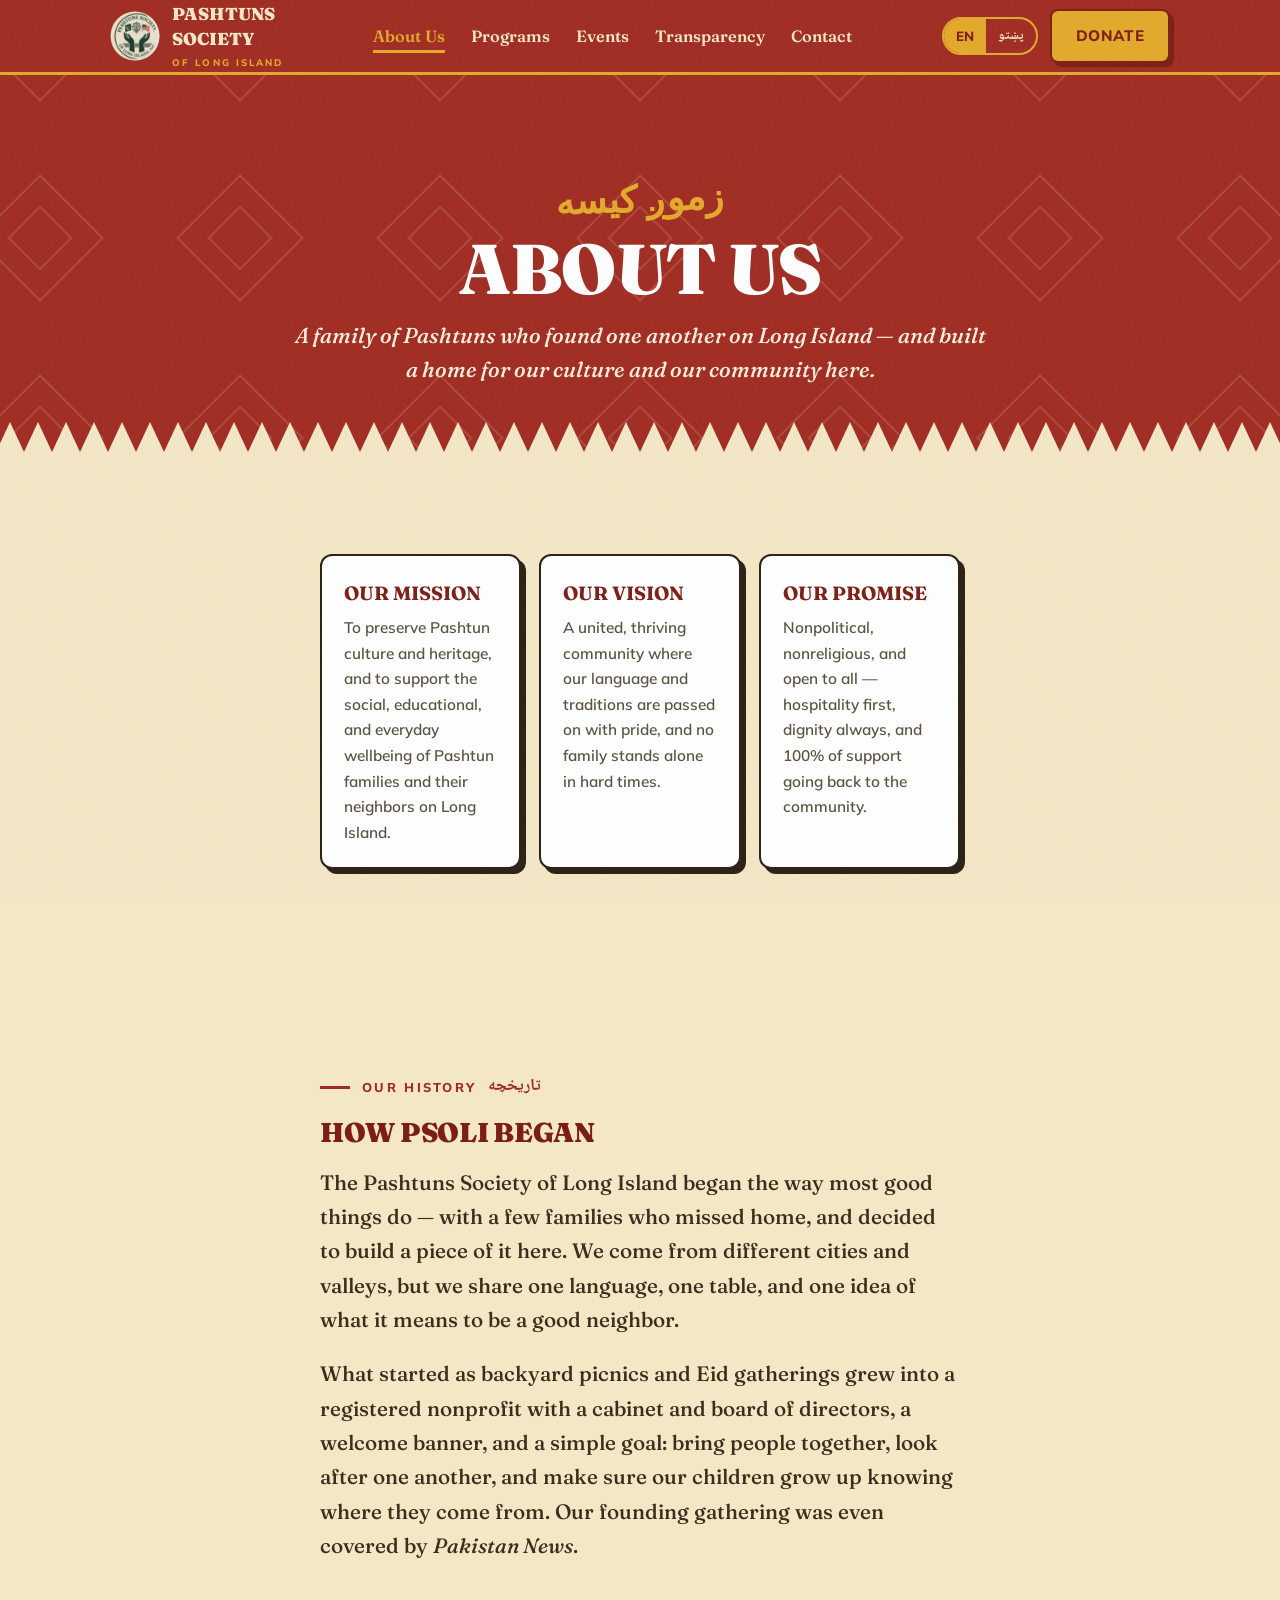
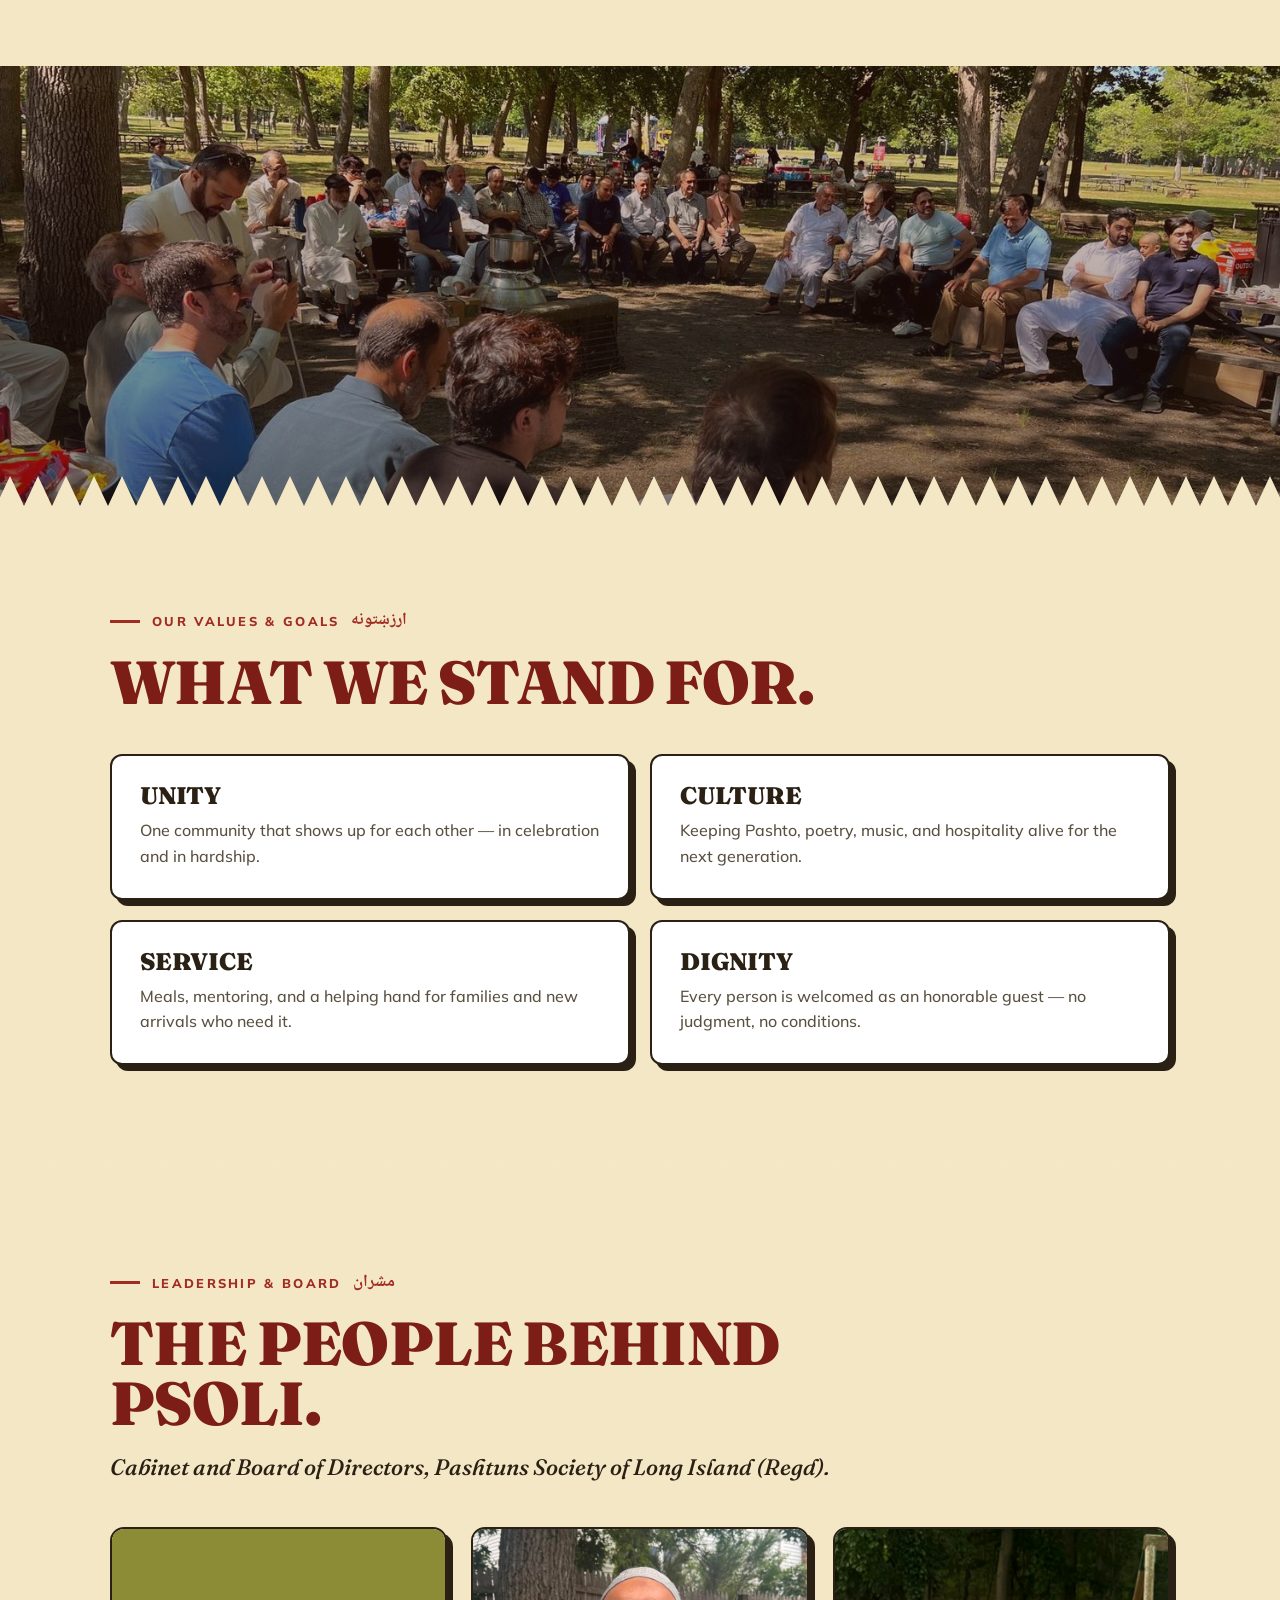
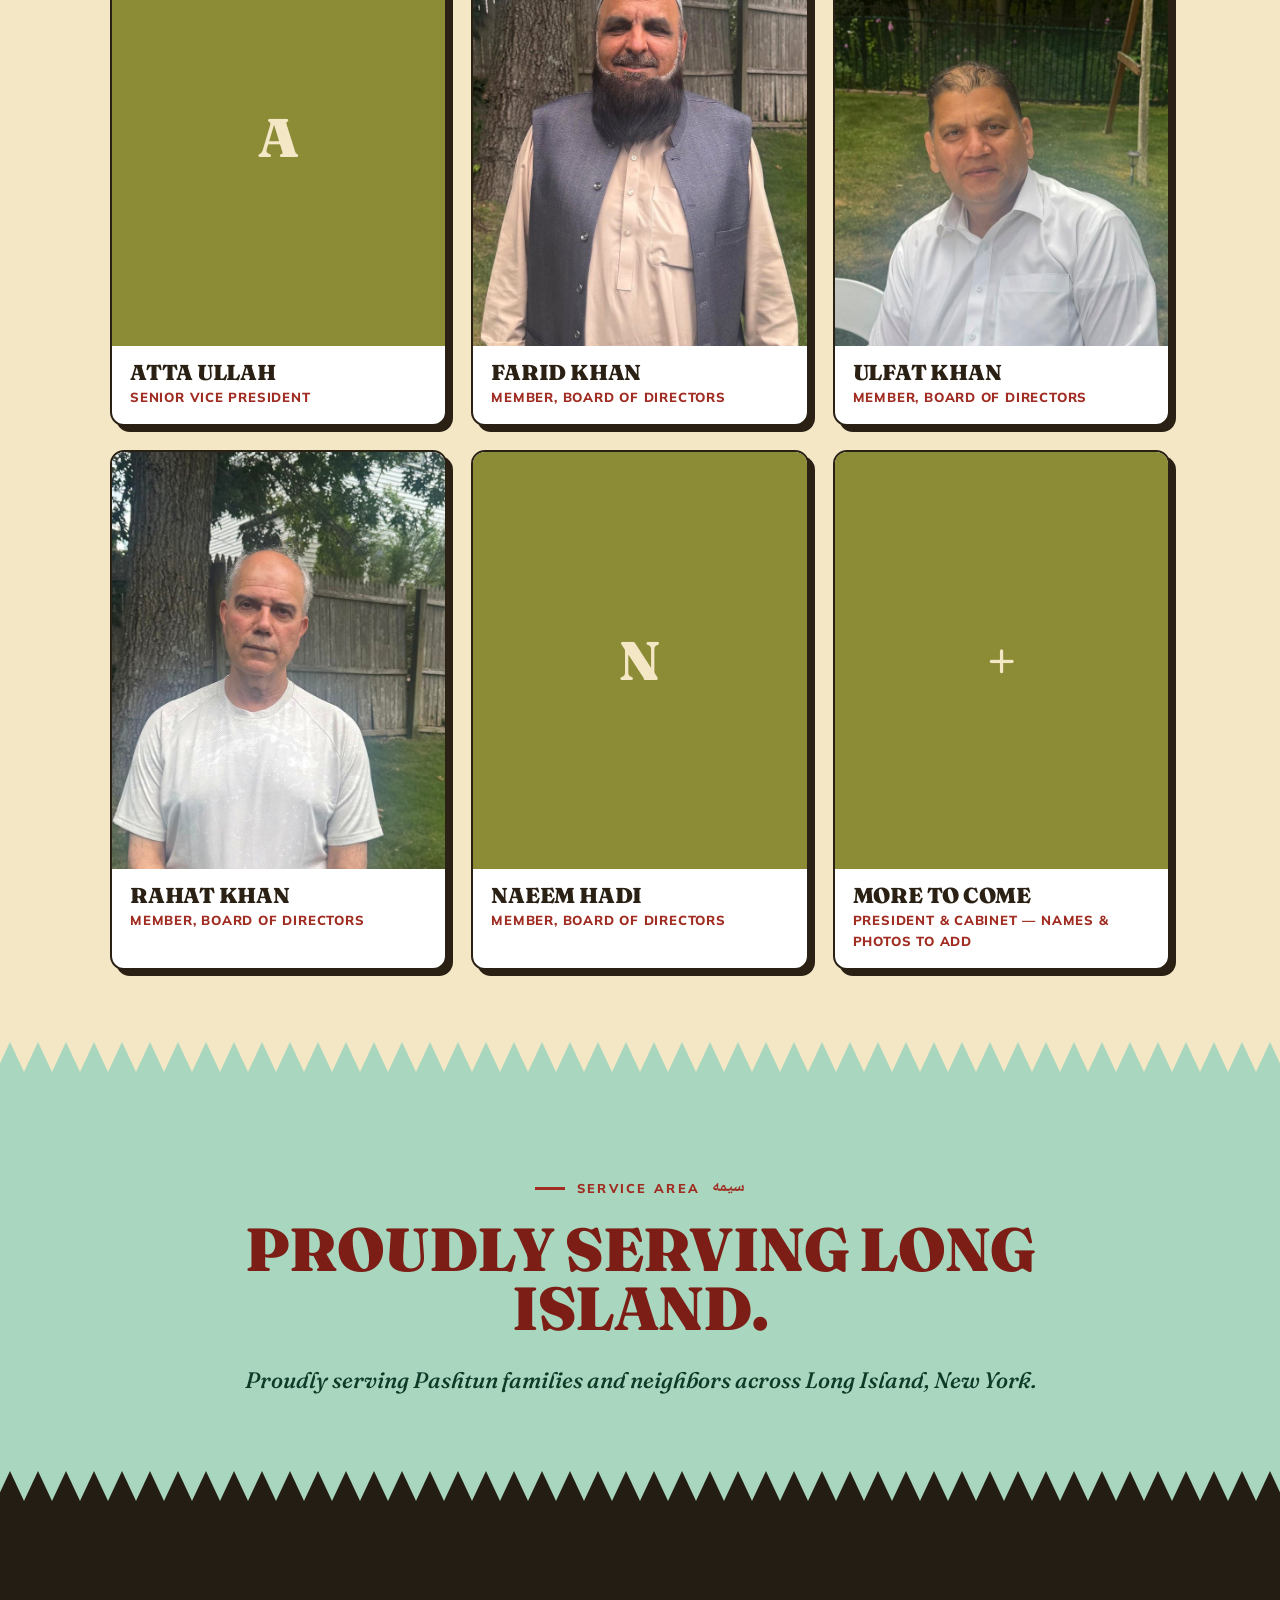
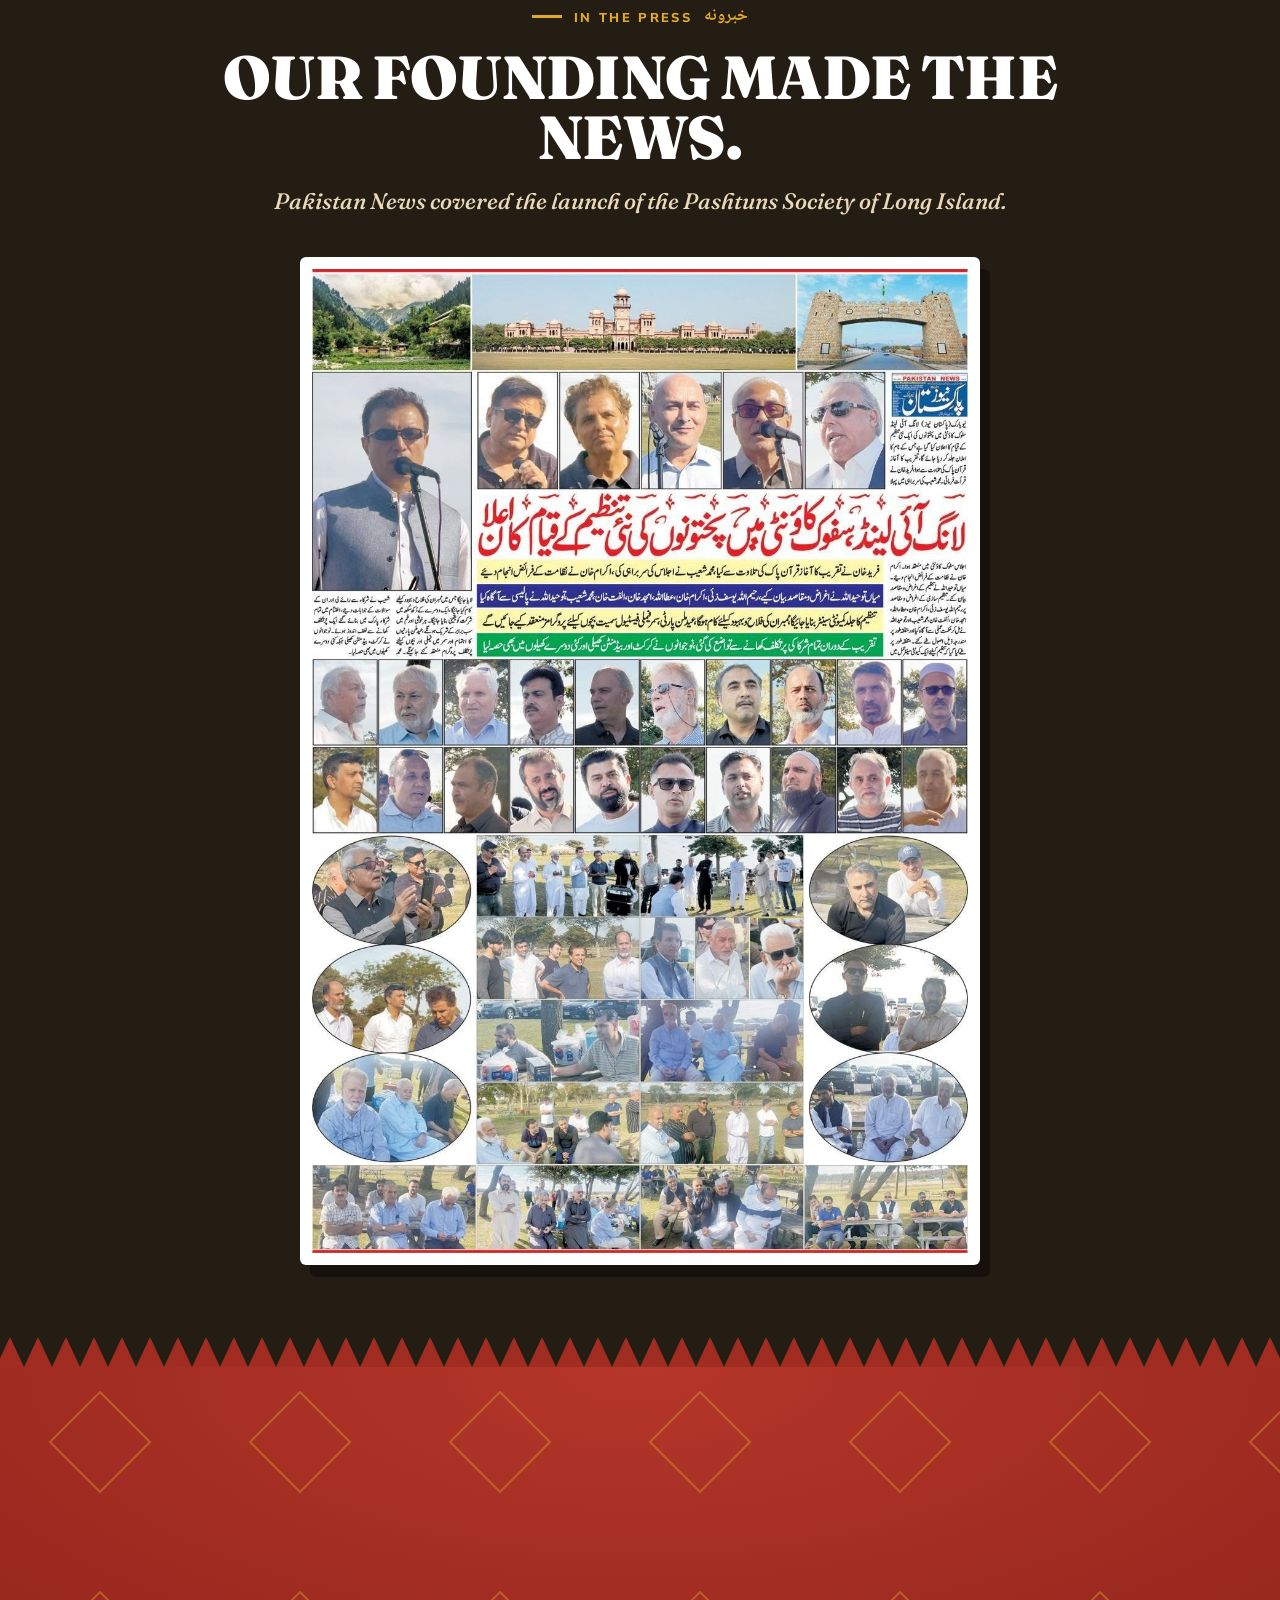
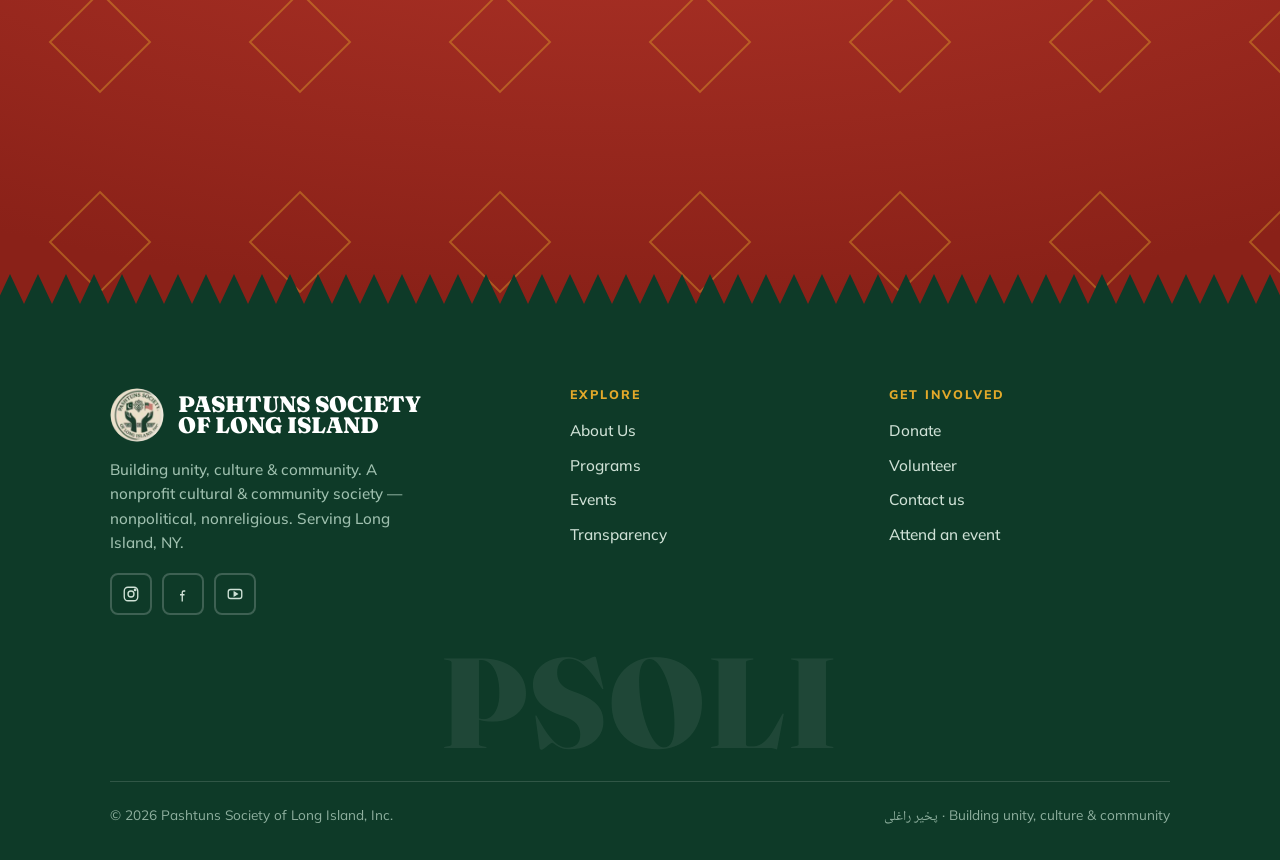
==== commit 503e8f8b: "Pashto translation for all pages + persist language across navigation" ====
--- a/about.html
+++ b/about.html
@@ -12,28 +12,28 @@
 <body id="top">
 <div class="progress" id="progress"></div>
 <nav class="overlay" id="overlay" aria-hidden="true">
-  <a href="index.html">Home</a><a href="about.html">About Us</a><a href="programs.html">Programs</a><a href="events.html">Events</a><a href="donate.html">Donate</a><a href="transparency.html">Transparency</a><a href="contact.html">Contact</a>
+  <a href="index.html" data-en="Home" data-ps="کور">Home</a><a href="about.html" data-en="About Us" data-ps="زموږ په اړه">About Us</a><a href="programs.html" data-en="Programs" data-ps="پروګرامونه">Programs</a><a href="events.html" data-en="Events" data-ps="غونډې">Events</a><a href="donate.html" data-en="Donate" data-ps="مرسته وکړئ">Donate</a><a href="transparency.html" data-en="Transparency" data-ps="شفافیت">Transparency</a><a href="contact.html" data-en="Contact" data-ps="اړیکه">Contact</a>
   <div class="overlay-foot">Pashtuns Society of Long Island, Inc.</div>
 </nav>
 <header>
   <div class="wrap nav">
     <a class="brand" href="index.html" aria-label="PSOLI home"><img class="seal" src="img/seal.png" alt="PSOLI seal"><span><b>Pashtuns<br>Society</b><small>of Long Island</small></span></a>
-    <div class="menu"><a href="about.html" class="active">About Us</a><a href="programs.html">Programs</a><a href="events.html">Events</a><a href="transparency.html">Transparency</a><a href="contact.html">Contact</a></div>
-    <div class="actions"><div class="lang" role="group" aria-label="Language"><button id="en" class="on" type="button">EN</button><button id="ps" type="button"><span class="ps">پښتو</span></button></div><a class="btn" href="donate.html">Donate</a><button class="burger" id="burger" aria-label="Open menu" aria-controls="overlay" aria-expanded="false"><span></span><span></span><span></span></button></div>
+    <div class="menu"><a href="about.html" class="active" data-en="About Us" data-ps="زموږ په اړه">About Us</a><a href="programs.html" data-en="Programs" data-ps="پروګرامونه">Programs</a><a href="events.html" data-en="Events" data-ps="غونډې">Events</a><a href="transparency.html" data-en="Transparency" data-ps="شفافیت">Transparency</a><a href="contact.html" data-en="Contact" data-ps="اړیکه">Contact</a></div>
+    <div class="actions"><div class="lang" role="group" aria-label="Language"><button id="en" class="on" type="button">EN</button><button id="ps" type="button"><span class="ps">پښتو</span></button></div><a class="btn" href="donate.html" data-en="Donate" data-ps="مرسته وکړئ">Donate</a><button class="burger" id="burger" aria-label="Open menu" aria-controls="overlay" aria-expanded="false"><span></span><span></span><span></span></button></div>
   </div>
 </header>
 
 <main>
-<section class="phero"><div class="bg"></div><div class="wrap"><span class="kick">زموږ کیسه</span><h1>About Us</h1><p>A family of Pashtuns who found one another on Long Island — and built a home for our culture and our community here.</p></div></section>
+<section class="phero"><div class="bg"></div><div class="wrap"><span class="kick">زموږ کیسه</span><h1 data-en="About Us" data-ps="زموږ په اړه">About Us</h1><p data-en="A family of Pashtuns who found one another on Long Island — and built a home for our culture and our community here." data-ps="د پښتنو یوه کورنۍ چې په لانګ آیلنډ کې یو بل ته راغله — او دلته یې د خپل کلتور او ټولنې لپاره کور جوړ کړ.">A family of Pashtuns who found one another on Long Island — and built a home for our culture and our community here.</p></div></section>
 
 <!-- MISSION / VISION -->
 <div class="zig c-cream" aria-hidden="true"></div>
 <section class="block story">
   <div class="wrap col">
     <div class="pillars reveal" style="margin-top:0">
-      <div class="pillar"><b>Our mission</b><span>To preserve Pashtun culture and heritage, and to support the social, educational, and everyday wellbeing of Pashtun families and their neighbors on Long Island.</span></div>
-      <div class="pillar"><b>Our vision</b><span>A united, thriving community where our language and traditions are passed on with pride, and no family stands alone in hard times.</span></div>
-      <div class="pillar"><b>Our promise</b><span>Nonpolitical, nonreligious, and open to all — hospitality first, dignity always, and 100% of support going back to the community.</span></div>
+      <div class="pillar"><b data-en="Our mission" data-ps="زموږ موخه">Our mission</b><span data-en="To preserve Pashtun culture and heritage, and to support the social, educational, and everyday wellbeing of Pashtun families and their neighbors on Long Island." data-ps="د پښتني کلتور او میراث ساتنه، او په لانګ آیلنډ کې د پښتنو کورنیو او د هغوی د ګاونډیانو د ټولنیز، زده‌کړیز او ورځني هوساینې ملاتړ.">To preserve Pashtun culture and heritage, and to support the social, educational, and everyday wellbeing of Pashtun families and their neighbors on Long Island.</span></div>
+      <div class="pillar"><b data-en="Our vision" data-ps="زموږ لیدلوری">Our vision</b><span data-en="A united, thriving community where our language and traditions are passed on with pride, and no family stands alone in hard times." data-ps="یوه متحده او پرمختللې ټولنه چې زموږ ژبه او دودونه په ویاړ سره راتلونکي نسل ته لیږدول کیږي، او هیڅ کورنۍ په سختو ورځو کې یوازې نه پاتې کیږي.">A united, thriving community where our language and traditions are passed on with pride, and no family stands alone in hard times.</span></div>
+      <div class="pillar"><b data-en="Our promise" data-ps="زموږ ژمنه">Our promise</b><span data-en="Nonpolitical, nonreligious, and open to all — hospitality first, dignity always, and 100% of support going back to the community." data-ps="غیرسیاسي، غیرمذهبي، او د ټولو لپاره خلاصه — لومړی مېلمه‌پالنه، تل عزت، او سلنه سلنه مرسته بیرته ټولنې ته.">Nonpolitical, nonreligious, and open to all — hospitality first, dignity always, and 100% of support going back to the community.</span></div>
     </div>
   </div>
 </section>
@@ -43,10 +43,10 @@
 <section class="block story">
   <div class="wrap col">
     <div class="reveal">
-      <div class="tag-row" style="color:var(--red)"><span class="dash"></span>Our history <span class="ps">تاریخچه</span></div>
-      <h3 style="margin-top:8px">How PSOLI began</h3>
-      <p>The Pashtuns Society of Long Island began the way most good things do — with a few families who missed home, and decided to build a piece of it here. We come from different cities and valleys, but we share one language, one table, and one idea of what it means to be a good neighbor.</p>
-      <p>What started as backyard picnics and Eid gatherings grew into a registered nonprofit with a cabinet and board of directors, a welcome banner, and a simple goal: bring people together, look after one another, and make sure our children grow up knowing where they come from. Our founding gathering was even covered by <em>Pakistan News</em>.</p>
+      <div class="tag-row" style="color:var(--red)"><span class="dash"></span><span data-en="Our history" data-ps="زموږ تاریخچه">Our history</span> <span class="ps">تاریخچه</span></div>
+      <h3 style="margin-top:8px" data-en="How PSOLI began" data-ps="PSOLI څنګه پیل شو">How PSOLI began</h3>
+      <p data-en="The Pashtuns Society of Long Island began the way most good things do — with a few families who missed home, and decided to build a piece of it here. We come from different cities and valleys, but we share one language, one table, and one idea of what it means to be a good neighbor." data-ps="د لانګ آیلنډ پښتنو ټولنه هم هغسې پیل شوه لکه ډېر ښه کارونه چې پیلیږي — د څو کورنیو له خوا چې د کور ارمان یې درلود او پریکړه یې وکړه چې دلته یې یوه برخه جوړه کړي. موږ له بېلابېلو ښارونو او درو راغلي یو، خو یوه ژبه، یو دسترخوان او د ښه ګاونډي کیدو یو مفهوم سره شریکوو.">The Pashtuns Society of Long Island began the way most good things do — with a few families who missed home, and decided to build a piece of it here. We come from different cities and valleys, but we share one language, one table, and one idea of what it means to be a good neighbor.</p>
+      <p data-en="What started as backyard picnics and Eid gatherings grew into a registered nonprofit with a cabinet and board of directors, a welcome banner, and a simple goal: bring people together, look after one another, and make sure our children grow up knowing where they come from. Our founding gathering was even covered by <em>Pakistan News</em>." data-ps="هغه څه چې د کور شاته تفریحونو او د اختر غونډو په توګه پیل شول، په یوه راجستر شوې غیرانتفاعي اداره بدل شول — له کابینې او بورډ آف ډایرکټرز، د ښه راغلاست بینر، او یوه ساده موخه سره: خلک سره راجمع کول، د یو بل پاملرنه، او دا ډاډ چې زموږ ماشومان په دې پوهیدو سره لوی شي چې له کومه ځایه دي. زموږ د بنسټ غونډه حتی د <em>Pakistan News</em> له خوا هم پوښل شوه.">What started as backyard picnics and Eid gatherings grew into a registered nonprofit with a cabinet and board of directors, a welcome banner, and a simple goal: bring people together, look after one another, and make sure our children grow up knowing where they come from. Our founding gathering was even covered by <em>Pakistan News</em>.</p>
     </div>
   </div>
 </section>
@@ -57,12 +57,12 @@
 <div class="zig c-cream" aria-hidden="true"></div>
 <section class="block programs">
   <div class="wrap">
-    <div class="reveal"><div class="tag-row"><span class="dash"></span>Our values &amp; goals <span class="ps">ارزښتونه</span></div><h2 class="big">What we stand for.</h2></div>
+    <div class="reveal"><div class="tag-row"><span class="dash"></span><span data-en="Our values &amp; goals" data-ps="زموږ ارزښتونه او موخې">Our values &amp; goals</span> <span class="ps">ارزښتونه</span></div><h2 class="big" data-en="What we stand for." data-ps="موږ پر څه ولاړ یو.">What we stand for.</h2></div>
     <div class="prog-grid">
-      <div class="prog reveal"><h3>Unity</h3><p>One community that shows up for each other — in celebration and in hardship.</p></div>
-      <div class="prog reveal"><h3>Culture</h3><p>Keeping Pashto, poetry, music, and hospitality alive for the next generation.</p></div>
-      <div class="prog reveal"><h3>Service</h3><p>Meals, mentoring, and a helping hand for families and new arrivals who need it.</p></div>
-      <div class="prog reveal"><h3>Dignity</h3><p>Every person is welcomed as an honorable guest — no judgment, no conditions.</p></div>
+      <div class="prog reveal"><h3 data-en="Unity" data-ps="یووالی">Unity</h3><p data-en="One community that shows up for each other — in celebration and in hardship." data-ps="یوه ټولنه چې د یو بل لپاره حاضریږي — په خوښۍ او په سختۍ کې.">One community that shows up for each other — in celebration and in hardship.</p></div>
+      <div class="prog reveal"><h3 data-en="Culture" data-ps="کلتور">Culture</h3><p data-en="Keeping Pashto, poetry, music, and hospitality alive for the next generation." data-ps="د راتلونکي نسل لپاره د پښتو، شعر، موسیقۍ او مېلمه‌پالنې ژوندي ساتل.">Keeping Pashto, poetry, music, and hospitality alive for the next generation.</p></div>
+      <div class="prog reveal"><h3 data-en="Service" data-ps="خدمت">Service</h3><p data-en="Meals, mentoring, and a helping hand for families and new arrivals who need it." data-ps="د هغو کورنیو او نوي راغلیو لپاره خواړه، لارښوونه او مرستندویه لاس چې اړتیا ورته لري.">Meals, mentoring, and a helping hand for families and new arrivals who need it.</p></div>
+      <div class="prog reveal"><h3 data-en="Dignity" data-ps="عزت">Dignity</h3><p data-en="Every person is welcomed as an honorable guest — no judgment, no conditions." data-ps="هر کس د یوه معزز مېلمه په توګه هرکلی کیږي — نه قضاوت، نه شرطونه.">Every person is welcomed as an honorable guest — no judgment, no conditions.</p></div>
     </div>
   </div>
 </section>
@@ -71,14 +71,14 @@
 <div class="zig c-cream" aria-hidden="true"></div>
 <section class="block team">
   <div class="wrap">
-    <div class="reveal"><div class="tag-row"><span class="dash"></span>Leadership &amp; board <span class="ps">مشران</span></div><h2 class="big">The people behind PSOLI.</h2><p class="lead">Cabinet and Board of Directors, Pashtuns Society of Long Island (Regd).</p></div>
+    <div class="reveal"><div class="tag-row"><span class="dash"></span><span data-en="Leadership &amp; board" data-ps="مشري او بورډ">Leadership &amp; board</span> <span class="ps">مشران</span></div><h2 class="big" data-en="The people behind PSOLI." data-ps="د PSOLI تر شا خلک.">The people behind PSOLI.</h2><p class="lead" data-en="Cabinet and Board of Directors, Pashtuns Society of Long Island (Regd)." data-ps="کابینه او بورډ آف ډایرکټرز، د لانګ آیلنډ پښتنو ټولنه (راجستر شوې).">Cabinet and Board of Directors, Pashtuns Society of Long Island (Regd).</p></div>
     <div class="team-grid">
-      <div class="member reveal"><div class="ph mono"><span>A</span></div><div class="meta"><h3>Atta Ullah</h3><div class="role">Senior Vice President</div></div></div>
-      <div class="member reveal"><div class="ph"><img src="img/board-farid.jpg" alt="Farid Khan" loading="lazy"></div><div class="meta"><h3>Farid Khan</h3><div class="role">Member, Board of Directors</div></div></div>
-      <div class="member reveal"><div class="ph"><img src="img/board-ulfat.jpg" alt="Ulfat Khan" loading="lazy"></div><div class="meta"><h3>Ulfat Khan</h3><div class="role">Member, Board of Directors</div></div></div>
-      <div class="member reveal"><div class="ph"><img src="img/board-rahat.jpg" alt="Rahat Khan" loading="lazy"></div><div class="meta"><h3>Rahat Khan</h3><div class="role">Member, Board of Directors</div></div></div>
-      <div class="member reveal"><div class="ph mono"><span>N</span></div><div class="meta"><h3>Naeem Hadi</h3><div class="role">Member, Board of Directors</div></div></div>
-      <div class="member reveal"><div class="ph mono"><span>+</span></div><div class="meta"><h3>More to come</h3><div class="role">President &amp; cabinet — names &amp; photos to add</div></div></div>
+      <div class="member reveal"><div class="ph mono"><span>A</span></div><div class="meta"><h3>Atta Ullah</h3><div class="role" data-en="Senior Vice President" data-ps="لوړپوړی مرستیال">Senior Vice President</div></div></div>
+      <div class="member reveal"><div class="ph"><img src="img/board-farid.jpg" alt="Farid Khan" loading="lazy"></div><div class="meta"><h3>Farid Khan</h3><div class="role" data-en="Member, Board of Directors" data-ps="غړی، بورډ آف ډایرکټرز">Member, Board of Directors</div></div></div>
+      <div class="member reveal"><div class="ph"><img src="img/board-ulfat.jpg" alt="Ulfat Khan" loading="lazy"></div><div class="meta"><h3>Ulfat Khan</h3><div class="role" data-en="Member, Board of Directors" data-ps="غړی، بورډ آف ډایرکټرز">Member, Board of Directors</div></div></div>
+      <div class="member reveal"><div class="ph"><img src="img/board-rahat.jpg" alt="Rahat Khan" loading="lazy"></div><div class="meta"><h3>Rahat Khan</h3><div class="role" data-en="Member, Board of Directors" data-ps="غړی، بورډ آف ډایرکټرز">Member, Board of Directors</div></div></div>
+      <div class="member reveal"><div class="ph mono"><span>N</span></div><div class="meta"><h3>Naeem Hadi</h3><div class="role" data-en="Member, Board of Directors" data-ps="غړی، بورډ آف ډایرکټرز">Member, Board of Directors</div></div></div>
+      <div class="member reveal"><div class="ph mono"><span>+</span></div><div class="meta"><h3 data-en="More to come" data-ps="نور په لاره دي">More to come</h3><div class="role" data-en="President &amp; cabinet — names &amp; photos to add" data-ps="مشر او کابینه — نومونه او عکسونه به ورزیات شي">President &amp; cabinet — names &amp; photos to add</div></div></div>
     </div>
   </div>
 </section>
@@ -87,16 +87,16 @@
 <div class="zig c-mint" aria-hidden="true"></div>
 <section class="block events" style="text-align:center">
   <div class="wrap reveal">
-    <div class="tag-row" style="justify-content:center"><span class="dash"></span>Service area <span class="ps">سیمه</span></div>
-    <h2 class="big" style="margin:0 auto">Proudly serving Long Island.</h2>
-    <p class="lead reveal" style="margin:24px auto 0;text-align:center">Proudly serving Pashtun families and neighbors across Long Island, New York.</p>
+    <div class="tag-row" style="justify-content:center"><span class="dash"></span><span data-en="Service area" data-ps="د خدمت سیمه">Service area</span> <span class="ps">سیمه</span></div>
+    <h2 class="big" style="margin:0 auto" data-en="Proudly serving Long Island." data-ps="په ویاړ سره د لانګ آیلنډ خدمت.">Proudly serving Long Island.</h2>
+    <p class="lead reveal" style="margin:24px auto 0;text-align:center" data-en="Proudly serving Pashtun families and neighbors across Long Island, New York." data-ps="په ویاړ سره د نیویارک، لانګ آیلنډ په اوږدو کې د پښتنو کورنیو او ګاونډیانو خدمت.">Proudly serving Pashtun families and neighbors across Long Island, New York.</p>
   </div>
 </section>
 
 <div class="zig c-charcoal" aria-hidden="true"></div>
 <section class="block press">
   <div class="wrap">
-    <div class="reveal" style="text-align:center"><div class="tag-row" style="justify-content:center"><span class="dash"></span>In the press <span class="ps">خبرونه</span></div><h2 class="big" style="margin:0 auto">Our founding made the news.</h2><p class="lead" style="margin:16px auto 0;color:#e9d9b8">Pakistan News covered the launch of the Pashtuns Society of Long Island.</p></div>
+    <div class="reveal" style="text-align:center"><div class="tag-row" style="justify-content:center"><span class="dash"></span><span data-en="In the press" data-ps="په رسنیو کې">In the press</span> <span class="ps">خبرونه</span></div><h2 class="big" style="margin:0 auto" data-en="Our founding made the news." data-ps="زموږ بنسټ خبر جوړ شو.">Our founding made the news.</h2><p class="lead" style="margin:16px auto 0;color:#e9d9b8" data-en="Pakistan News covered the launch of the Pashtuns Society of Long Island." data-ps="Pakistan News د لانګ آیلنډ پښتنو ټولنې د پیل پوښښ وکړ.">Pakistan News covered the launch of the Pashtuns Society of Long Island.</p></div>
     <div class="sheet reveal"><img src="img/press.jpg" alt="Pakistan News feature on the founding of PSOLI" loading="lazy"></div>
   </div>
 </section>
@@ -104,7 +104,7 @@
 <!-- JOIN -->
 <div class="zig c-red" aria-hidden="true"></div>
 <section class="block join">
-  <div class="wrap reveal"><span class="script">پخیر راغلی — welcome</span><h2 class="big">Be part of the family.</h2><p>Everyone is welcome. Support our work, or come to our next gathering.</p><div class="hero-cta"><a class="btn" href="donate.html">Donate</a><a class="btn alt" href="contact.html">Contact us</a></div></div>
+  <div class="wrap reveal"><span class="script">پخیر راغلی — welcome</span><h2 class="big" data-en="Be part of the family." data-ps="د کورنۍ برخه شئ.">Be part of the family.</h2><p data-en="Everyone is welcome. Support our work, or come to our next gathering." data-ps="هرڅوک ته ښه راغلاست. زموږ د کار ملاتړ وکړئ، یا زموږ راتلونکې غونډې ته راشئ.">Everyone is welcome. Support our work, or come to our next gathering.</p><div class="hero-cta"><a class="btn" href="donate.html" data-en="Donate" data-ps="مرسته وکړئ">Donate</a><a class="btn alt" href="contact.html" data-en="Contact us" data-ps="اړیکه ونیسئ">Contact us</a></div></div>
 </section>
 </main>
 
@@ -112,13 +112,13 @@
 <footer>
   <div class="wrap">
     <div class="foot-grid">
-      <div><div class="foot-brand"><img class="seal" src="img/seal.png" alt="PSOLI seal"><b>Pashtuns Society<br>of Long Island</b></div><p class="foot-tag">Building unity, culture &amp; community. A nonprofit cultural &amp; community society — nonpolitical, nonreligious. Serving Long Island, NY.</p>
+      <div><div class="foot-brand"><img class="seal" src="img/seal.png" alt="PSOLI seal"><b>Pashtuns Society<br>of Long Island</b></div><p class="foot-tag" data-en="Building unity, culture &amp; community. A nonprofit cultural &amp; community society — nonpolitical, nonreligious. Serving Long Island, NY." data-ps="د یووالي، کلتور او ټولنې جوړونه. یوه غیرانتفاعي کلتوري او ټولنیزه ټولنه — غیرسیاسي، غیرمذهبي. د لانګ آیلنډ، نیویارک خدمت.">Building unity, culture &amp; community. A nonprofit cultural &amp; community society — nonpolitical, nonreligious. Serving Long Island, NY.</p>
       <div class="socials"><a href="#" aria-label="Instagram"><svg viewBox="0 0 24 24" fill="none" stroke="currentColor" stroke-width="1.8"><rect x="3" y="3" width="18" height="18" rx="5"/><circle cx="12" cy="12" r="4"/><circle cx="17.5" cy="6.5" r="1" fill="currentColor"/></svg></a><a href="#" aria-label="Facebook"><svg viewBox="0 0 24 24" fill="none" stroke="currentColor" stroke-width="1.8"><path d="M15 8h-2a2 2 0 00-2 2v12M8 13h6"/></svg></a><a href="#" aria-label="YouTube"><svg viewBox="0 0 24 24" fill="none" stroke="currentColor" stroke-width="1.8"><rect x="3" y="6" width="18" height="12" rx="3"/><path d="M11 9.5l4 2.5-4 2.5z" fill="currentColor"/></svg></a></div></div>
-      <div><h4>Explore</h4><a href="about.html">About Us</a><a href="programs.html">Programs</a><a href="events.html">Events</a><a href="transparency.html">Transparency</a></div>
-      <div><h4>Get involved</h4><a href="donate.html">Donate</a><a href="contact.html">Volunteer</a><a href="contact.html">Contact us</a><a href="events.html">Attend an event</a></div>
+      <div><h4 data-en="Explore" data-ps="نور وپلټئ">Explore</h4><a href="about.html" data-en="About Us" data-ps="زموږ په اړه">About Us</a><a href="programs.html" data-en="Programs" data-ps="پروګرامونه">Programs</a><a href="events.html" data-en="Events" data-ps="غونډې">Events</a><a href="transparency.html" data-en="Transparency" data-ps="شفافیت">Transparency</a></div>
+      <div><h4 data-en="Get involved" data-ps="برخه واخلئ">Get involved</h4><a href="donate.html" data-en="Donate" data-ps="مرسته وکړئ">Donate</a><a href="contact.html" data-en="Volunteer" data-ps="رضاکار">Volunteer</a><a href="contact.html" data-en="Contact us" data-ps="اړیکه ونیسئ">Contact us</a><a href="events.html" data-en="Attend an event" data-ps="غونډه کې ګډون">Attend an event</a></div>
     </div>
     <div class="foot-wordmark">PSOLI</div>
-    <div class="foot-base"><span>© <span id="yr"></span> Pashtuns Society of Long Island, Inc.</span><span><span class="ps">پخیر راغلی</span> · Building unity, culture &amp; community</span></div>
+    <div class="foot-base"><span>© <span id="yr"></span> Pashtuns Society of Long Island, Inc.</span><span><span class="ps">پخیر راغلی</span> · <span data-en="Building unity, culture &amp; community" data-ps="د یووالي، کلتور او ټولنې جوړونه">Building unity, culture &amp; community</span></span></div>
   </div>
 </footer>
 <script src="script.js"></script>
--- a/styles.css
+++ b/styles.css
@@ -230,7 +230,7 @@
 .note{background:#fff7e6;border:2px dashed var(--gold-deep);border-radius:10px;padding:14px 18px;color:#6a5320;font-weight:600;font-size:.95rem;margin-top:24px}
 
 @media(max-width:900px){
-  .menu,.actions .lang,.actions .btn{display:none}
+  .menu,.actions .btn{display:none}
   .burger{display:block}
   .mission{grid-template-columns:1fr} .prog-grid{grid-template-columns:1fr}
   .gal{grid-template-columns:repeat(2,1fr)} .stats .wrap,.ev-grid,.team-grid,.pillars{grid-template-columns:1fr}
@@ -280,13 +280,11 @@
 /* donate */
 .donate{background:var(--cream)}
 .don-grid{display:grid;grid-template-columns:1.05fr .95fr;gap:clamp(28px,5vw,56px);align-items:start;margin-top:10px}
+@media(max-width:900px){.don-grid{grid-template-columns:1fr}}
 .don-card{background:#fff;border:3px solid var(--ink);border-radius:16px;box-shadow:8px 8px 0 var(--ink);padding:28px}
-.don-toggle{display:flex;background:var(--cream);border:2.5px solid var(--ink);border-radius:10px;overflow:hidden;margin-bottom:20px}
-.don-toggle button{flex:1;padding:12px;border:0;background:none;font-family:"Fraunces";font-weight:900;font-size:1rem;cursor:pointer;color:var(--ink);text-transform:uppercase}
-.don-toggle button.on{background:var(--red);color:var(--cream)}
-.amts{display:grid;grid-template-columns:repeat(3,1fr);gap:12px}
-.amts button{padding:16px 8px;border:2.5px solid var(--ink);border-radius:10px;background:var(--cream);font-family:"Fraunces";font-weight:900;font-size:1.25rem;color:var(--ink);cursor:pointer;transition:transform .12s var(--ease)}
-.amts button:hover{transform:translateY(-2px)}.amts button.on{background:var(--gold);box-shadow:3px 3px 0 var(--red-deep)}
+.qrwrap{background:#fff;border:3px solid var(--green-deep);border-radius:14px;padding:20px;margin:26px auto 0;width:fit-content;box-shadow:6px 6px 0 var(--green-deep);text-align:center}
+.qrwrap img{width:240px;height:240px;display:block;margin:0 auto;image-rendering:pixelated}
+.qrwrap figcaption{margin-top:12px;font-family:"Mulish";font-weight:800;font-size:.78rem;letter-spacing:.08em;text-transform:uppercase;color:var(--green-deep)}
 .zelle{margin-top:22px;background:var(--mint);border:2.5px solid var(--green-deep);border-radius:12px;padding:18px}
 .zelle b{font-family:"Fraunces";color:var(--green-deep);font-size:1.15rem;display:block;margin-bottom:6px}
 .zelle .addr{font-family:"Mulish";font-weight:800;background:#fff;border:2px solid var(--green-deep);border-radius:8px;padding:10px 14px;margin-top:8px;color:var(--ink);display:flex;justify-content:space-between;align-items:center;gap:10px;word-break:break-all}
@@ -322,3 +320,9 @@
 .vidgrid{display:grid;grid-template-columns:1fr 1fr;gap:18px;margin-top:18px}
 .vidgrid .videowrap{margin-top:0}
 @media(max-width:760px){.vidgrid{grid-template-columns:1fr}}
+@media(max-width:760px){.inv-grid{grid-template-columns:repeat(2,1fr)}.istat-grid{grid-template-columns:repeat(2,1fr)}.fin-cards{grid-template-columns:1fr}}
+
+/* ===== Pashto (پښتو) language mode ===== */
+body.lang-ps h1,body.lang-ps h2,body.lang-ps h3,body.lang-ps h4,body.lang-ps .big,body.lang-ps .btn,body.lang-ps .menu a,body.lang-ps .overlay a,body.lang-ps p,body.lang-ps .lead,body.lang-ps .tag-row,body.lang-ps .inv a,body.lang-ps .istat .lab,body.lang-ps .cap,body.lang-ps input,body.lang-ps .foot-grid h4,body.lang-ps .foot-grid a,body.lang-ps .foot-tag,body.lang-ps .foot-base{font-family:"Noto Naskh Arabic","Mulish",system-ui,sans-serif!important}
+body.lang-ps h1,body.lang-ps .big{line-height:1.5}
+body.lang-ps .tag-row .ps{display:none}
